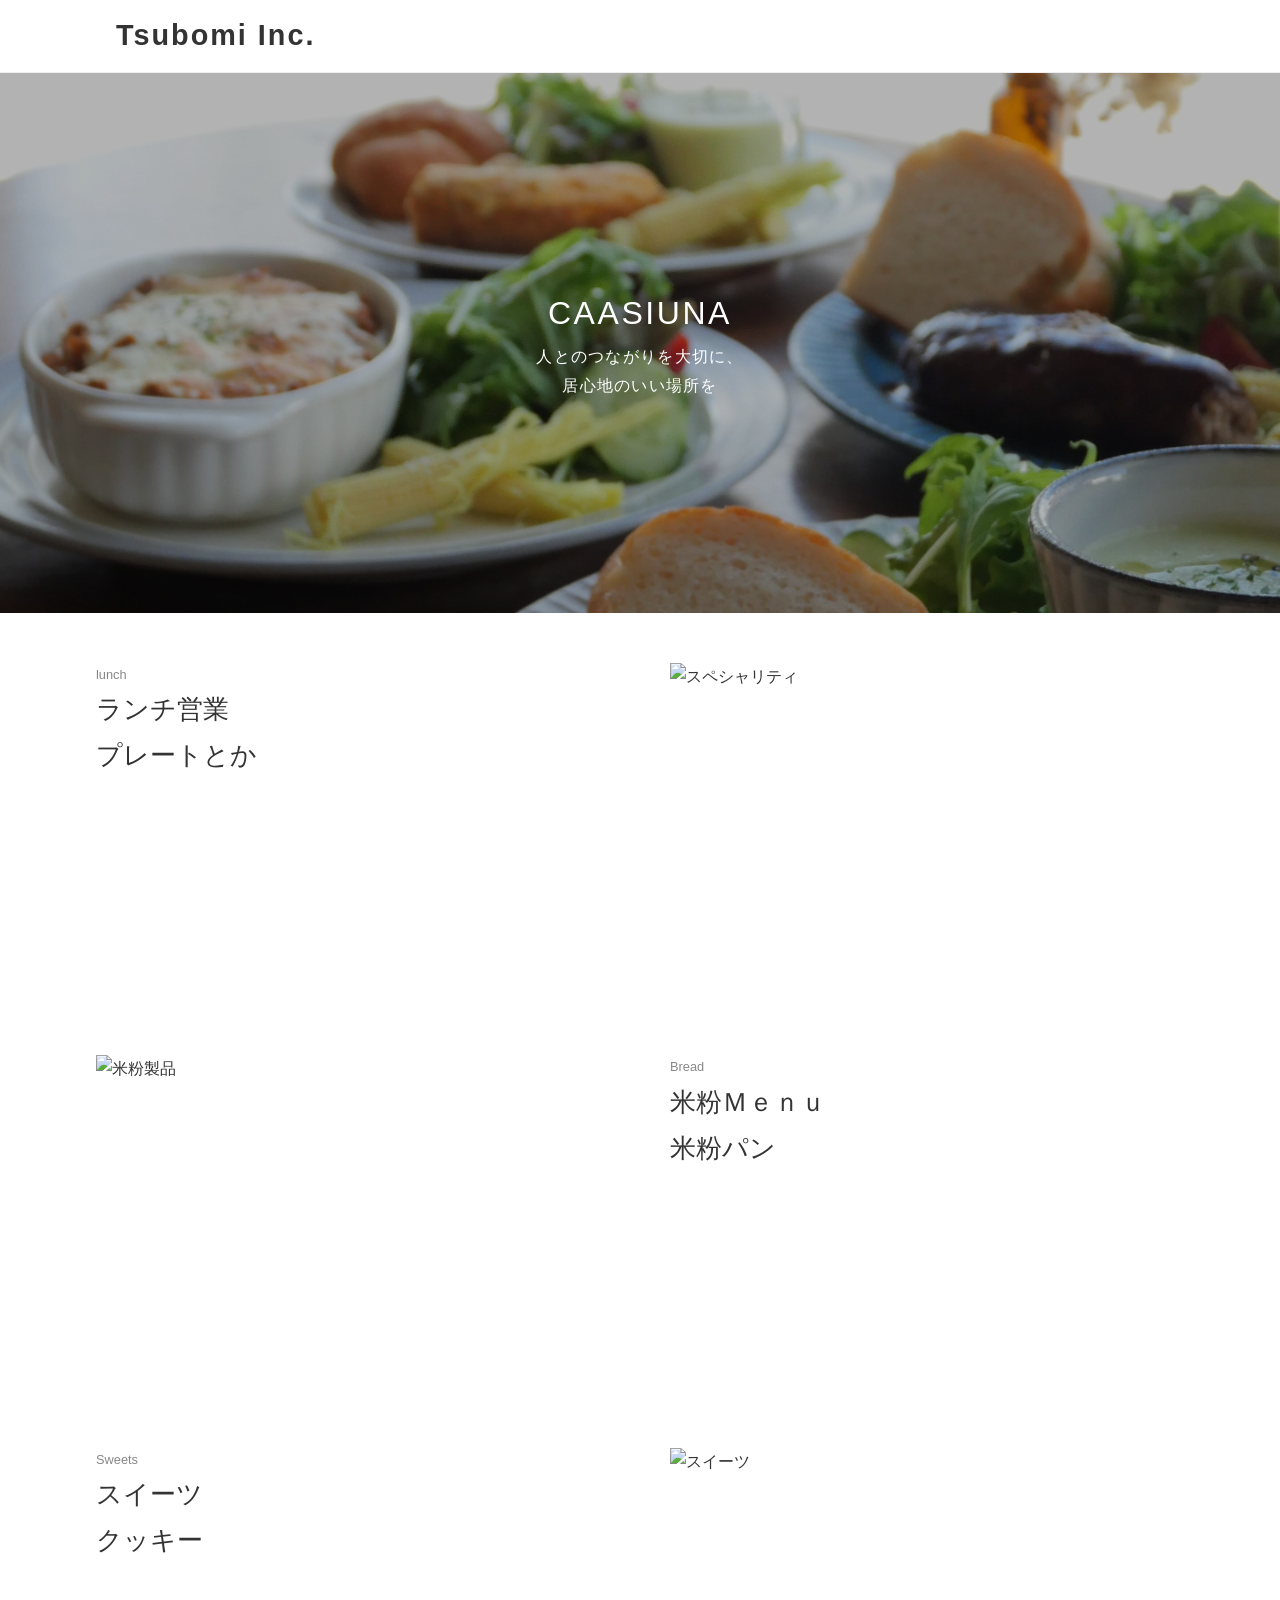
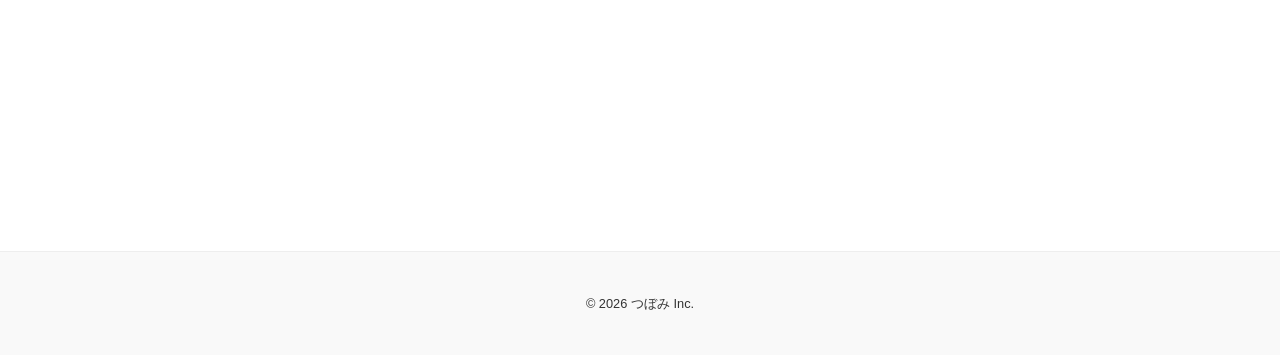
==== pages/caasiuna.html @ c1097f4b "Add files via upload" ====
<!DOCTYPE html>
<html lang="ja">
<head>
    <meta charset="UTF-8">
    <meta name="viewport" content="width=device-width, initial-scale=1.0">
    <title>mame to kome | Tsubomi Inc.</title>
    <link rel="stylesheet" href="../css/common.css">
    <link rel="stylesheet" href="../css/businessContens.css">
</head>
<body>
    <header>
        <div class="headerContents">
            <h1 onclick="location.href='../index.html'" style="cursor:pointer;">Tsubomi Inc.</h1>
        </div>
    </header>

    <section class="slideImages">
        <div>
            <div class="slide active" style="background-image: url('../img/caasiuna/caasiuna1.jpg');"></div>
            <div class="slide" style="background-image: url('../img/caasiuna/caasiuna2.jpg');"></div>
            <div class="slide" style="background-image: url('../img/caasiuna/caasiuna3.jpg');"></div>
        </div>
        <div class="slideImages-text">
            <h2 class="slideImages-title">CAASIUNA</h2>
            <p class="slideImages-subtitle">人とのつながりを大切に、<br>居心地のいい場所を</p>
        </div>
    </section>

    <main class="container">
        <div class="feature-container">
            <div class="feature-text-box">
                <p class="feature-text-sub-box">lunch</p>
                <div class="feature-text-main-box">
                    <h3>ランチ営業<br>プレートとか</h3>
                    <p>
                    </p>
                </div>
            </div>
            <div class="feature-img-box">
                <img src="../img/caasiuna/mametokome_contents1.jpg" alt="スペシャリティ">
            </div>
        </div>

        <div class="feature-container">
            <div class="feature-text-box">
                <p class="feature-text-sub-box">Bread</p>
                <div class="feature-text-main-box">
                    <h3>米粉Ｍｅｎｕ<br>米粉パン</h3>
                    <p>
                    </p>
                </div>
            </div>
            <div class="feature-img-box">
                <img src="../img/caasiuna/mametokome_contents2.jpg" alt="米粉製品">
            </div>
        </div>

        <div class="feature-container">
            <div class="feature-text-box">
                <p class="feature-text-sub-box">Sweets</p>
                <div class="feature-text-main-box">
                    <h3>スイーツ<br>クッキー</h3>
                    <p>
                    </p>
                </div>
            </div>
            <div class="feature-img-box">
                <img src="../img/caasiuna/mametokome_contents3.jpg" alt="スイーツ">
            </div>
        </div>
    </main>

    <footer>
        <p>&copy; 2026 つぼみ Inc.</p>
    </footer>

    <script src="../js/common.js"></script>
</body>
</html>
---- css/common.css ----
/* リセット・共通設定 */
* {
    box-sizing:border-box;
    margin:0;
    padding:0;
}

body {
    font-family:"Helvetica Neue", Arial, sans-serif;
    color:#333;
    background:#fff;
    line-height:1.8;
}

/* ==============
   ヘッダー
   ============== */
header {
    padding:10px 0;
    border-bottom:1px solid #eee;
    position:sticky;
    top: 0;
    background:#fff;
    z-index:100;
}

.headerContents {
    text-align:left;
    max-width:85%;
    margin:0 auto;
    padding:0 20px;
}

header h1 {
    font-size:1.8rem;
    letter-spacing:2px;
    cursor: pointer;
}

/* ============================
   ヒーローエリア（スライドショー）
   ============================ */
.slideImages {
    height:60vh;
    position:relative;
    overflow:hidden;
    background:#000;
}

.slide.active {
    opacity:1;
}

.slide {
    position:absolute;
    width:100%;
    height:100%;
    background-size:cover;
    background-position:center;
    opacity:0;
    transition:opacity 1s;
}

.slideImages-text { 
    position:absolute; 
    width:100%; 
    height:100%; 
    display:flex; 
    flex-direction:column; 
    align-items:center; 
    justify-content:center;
    color:#fff;
    background:rgba(0,0,0,0.3);
    z-index:2; 
}

.slideImages-title {
    font-family:'Inter', sans-serif;
    font-weight:350;
    letter-spacing:0.08em;
    font-size:32px;
}

.slideImages-subtitle {
    font-family:"Noto Sans JP", sans-serif;
    font-weight:300;
    letter-spacing:0.08em;
    font-size:16px;
    text-align:center;
}

/* ============================
   フッター
   ============================ */
footer {
    text-align:center;
    padding:40px 0;
    background:#f9f9f9;
    font-size:0.8rem;
    border-top:1px solid #eee;
    margin-top:60px;
}

/* レスポンシブ */
@media (max-width: 768px) {
    header h1 {
        font-size:1.4rem;
    }
}
---- css/businessContens.css ----
/* コンテンツブロック */

.container { 
    max-width:85%;
    margin:0 auto;
}

.feature-container { 
    display: flex; 
    align-items: center; 
    gap: 60px; 
    margin-top:50px;
    align-items: flex-start;
}

.feature-text-box {
    flex: 1;
}

.feature-text-sub-box{
    color: #888; 
    font-size: 0.8rem;
}
/*
.feature-text-main-box {
    color: #888; 
    font-size: 0.8rem;
}
*/
.feature-text-main-box h3 {
    font-size: 1.6rem; 
    margin-bottom: 20px; 
    font-weight: normal;
}

/* 偶数番目のブロックは左右反転 */
.feature-container:nth-child(even) {
    flex-direction: row-reverse;
}

.feature-img-box {
    flex: 1; 
}

.feature-img-box img { 
    width: 100%;
    height: auto;
    aspect-ratio: 3 / 2;
    display: block;
    max-width: 580px;
}

@media (max-width: 768px) {
    .feature-container { flex-direction: column !important; }
    .feature-img-box { height: 250px; width: 100%; }
}
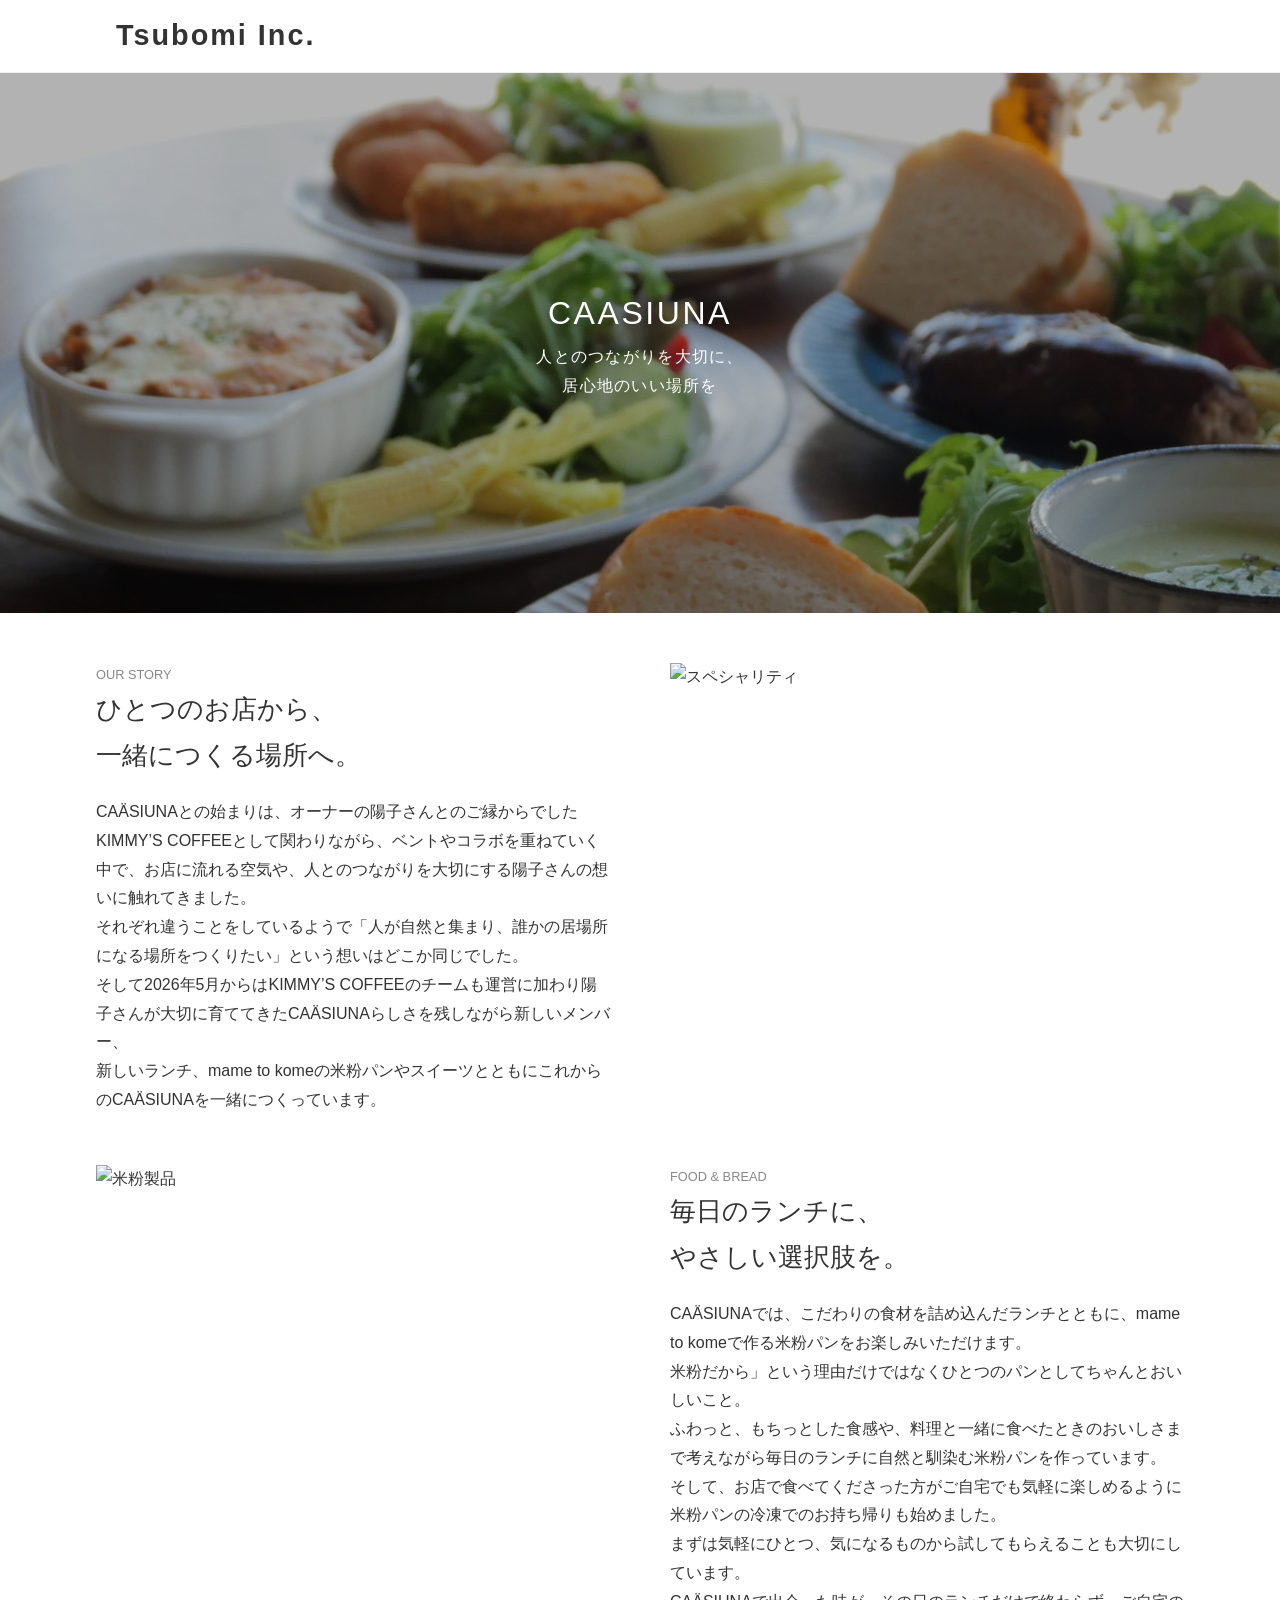
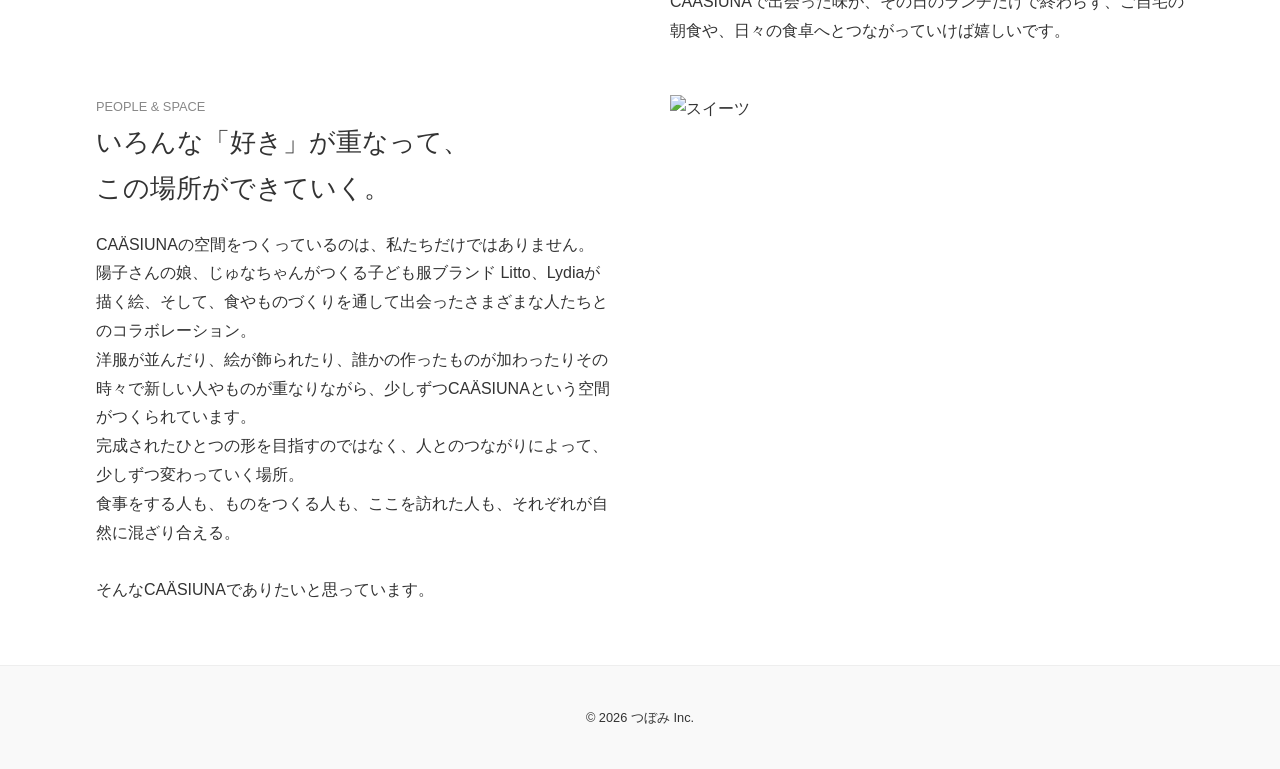
==== commit df48be94: "Add files via upload" ====
--- a/pages/caasiuna.html
+++ b/pages/caasiuna.html
@@ -29,10 +29,19 @@
     <main class="container">
         <div class="feature-container">
             <div class="feature-text-box">
-                <p class="feature-text-sub-box">lunch</p>
+                <p class="feature-text-sub-box">OUR STORY</p>
                 <div class="feature-text-main-box">
-                    <h3>ランチ営業<br>プレートとか</h3>
+                    <h3>ひとつのお店から、<br>一緒につくる場所へ。</h3>
                     <p>
+                        CAÄSIUNAとの始まりは、オーナーの陽子さんとのご縁からでした
+                        <br>
+                        KIMMY’S COFFEEとして関わりながら、ベントやコラボを重ねていく中で、お店に流れる空気や、人とのつながりを大切にする陽子さんの想いに触れてきました。
+                        <br>
+                        それぞれ違うことをしているようで「人が自然と集まり、誰かの居場所になる場所をつくりたい」という想いはどこか同じでした。
+                        <br>
+                        そして2026年5月からはKIMMY’S COFFEEのチームも運営に加わり陽子さんが大切に育ててきたCAÄSIUNAらしさを残しながら新しいメンバー、
+                        <br>
+                        新しいランチ、mame to komeの米粉パンやスイーツとともにこれからのCAÄSIUNAを一緒につくっています。
                     </p>
                 </div>
             </div>
@@ -43,10 +52,19 @@
 
         <div class="feature-container">
             <div class="feature-text-box">
-                <p class="feature-text-sub-box">Bread</p>
+                <p class="feature-text-sub-box">FOOD & BREAD</p>
                 <div class="feature-text-main-box">
-                    <h3>米粉Ｍｅｎｕ<br>米粉パン</h3>
+                    <h3>毎日のランチに、<br>やさしい選択肢を。</h3>
                     <p>
+                        CAÄSIUNAでは、こだわりの食材を詰め込んだランチとともに、mame to komeで作る米粉パンをお楽しみいただけます。
+                        <br>
+                        米粉だから」という理由だけではなくひとつのパンとしてちゃんとおいしいこと。
+                        <br>ふわっと、もちっとした食感や、料理と一緒に食べたときのおいしさまで考えながら毎日のランチに自然と馴染む米粉パンを作っています。
+                        そして、お店で食べてくださった方がご自宅でも気軽に楽しめるように米粉パンの冷凍でのお持ち帰りも始めました。
+                        <br>
+                        まずは気軽にひとつ、気になるものから試してもらえることも大切にしています。
+                        <br>
+                        CAÄSIUNAで出会った味が、その日のランチだけで終わらず、ご自宅の朝食や、日々の食卓へとつながっていけば嬉しいです。
                     </p>
                 </div>
             </div>
@@ -57,10 +75,22 @@
 
         <div class="feature-container">
             <div class="feature-text-box">
-                <p class="feature-text-sub-box">Sweets</p>
+                <p class="feature-text-sub-box">PEOPLE & SPACE</p>
                 <div class="feature-text-main-box">
-                    <h3>スイーツ<br>クッキー</h3>
+                    <h3>いろんな「好き」が重なって、<br>この場所ができていく。</h3>
                     <p>
+                        CAÄSIUNAの空間をつくっているのは、私たちだけではありません。
+                        <br>
+                        陽子さんの娘、じゅなちゃんがつくる子ども服ブランド Litto、Lydiaが描く絵、そして、食やものづくりを通して出会ったさまざまな人たちとのコラボレーション。
+                        <br>
+                        洋服が並んだり、絵が飾られたり、誰かの作ったものが加わったりその時々で新しい人やものが重なりながら、少しずつCAÄSIUNAという空間がつくられています。
+                        <br>
+                        完成されたひとつの形を目指すのではなく、人とのつながりによって、少しずつ変わっていく場所。
+                        <br>
+                        食事をする人も、ものをつくる人も、ここを訪れた人も、それぞれが自然に混ざり合える。
+                        <br>
+                        <br>
+                        そんなCAÄSIUNAでありたいと思っています。
                     </p>
                 </div>
             </div>
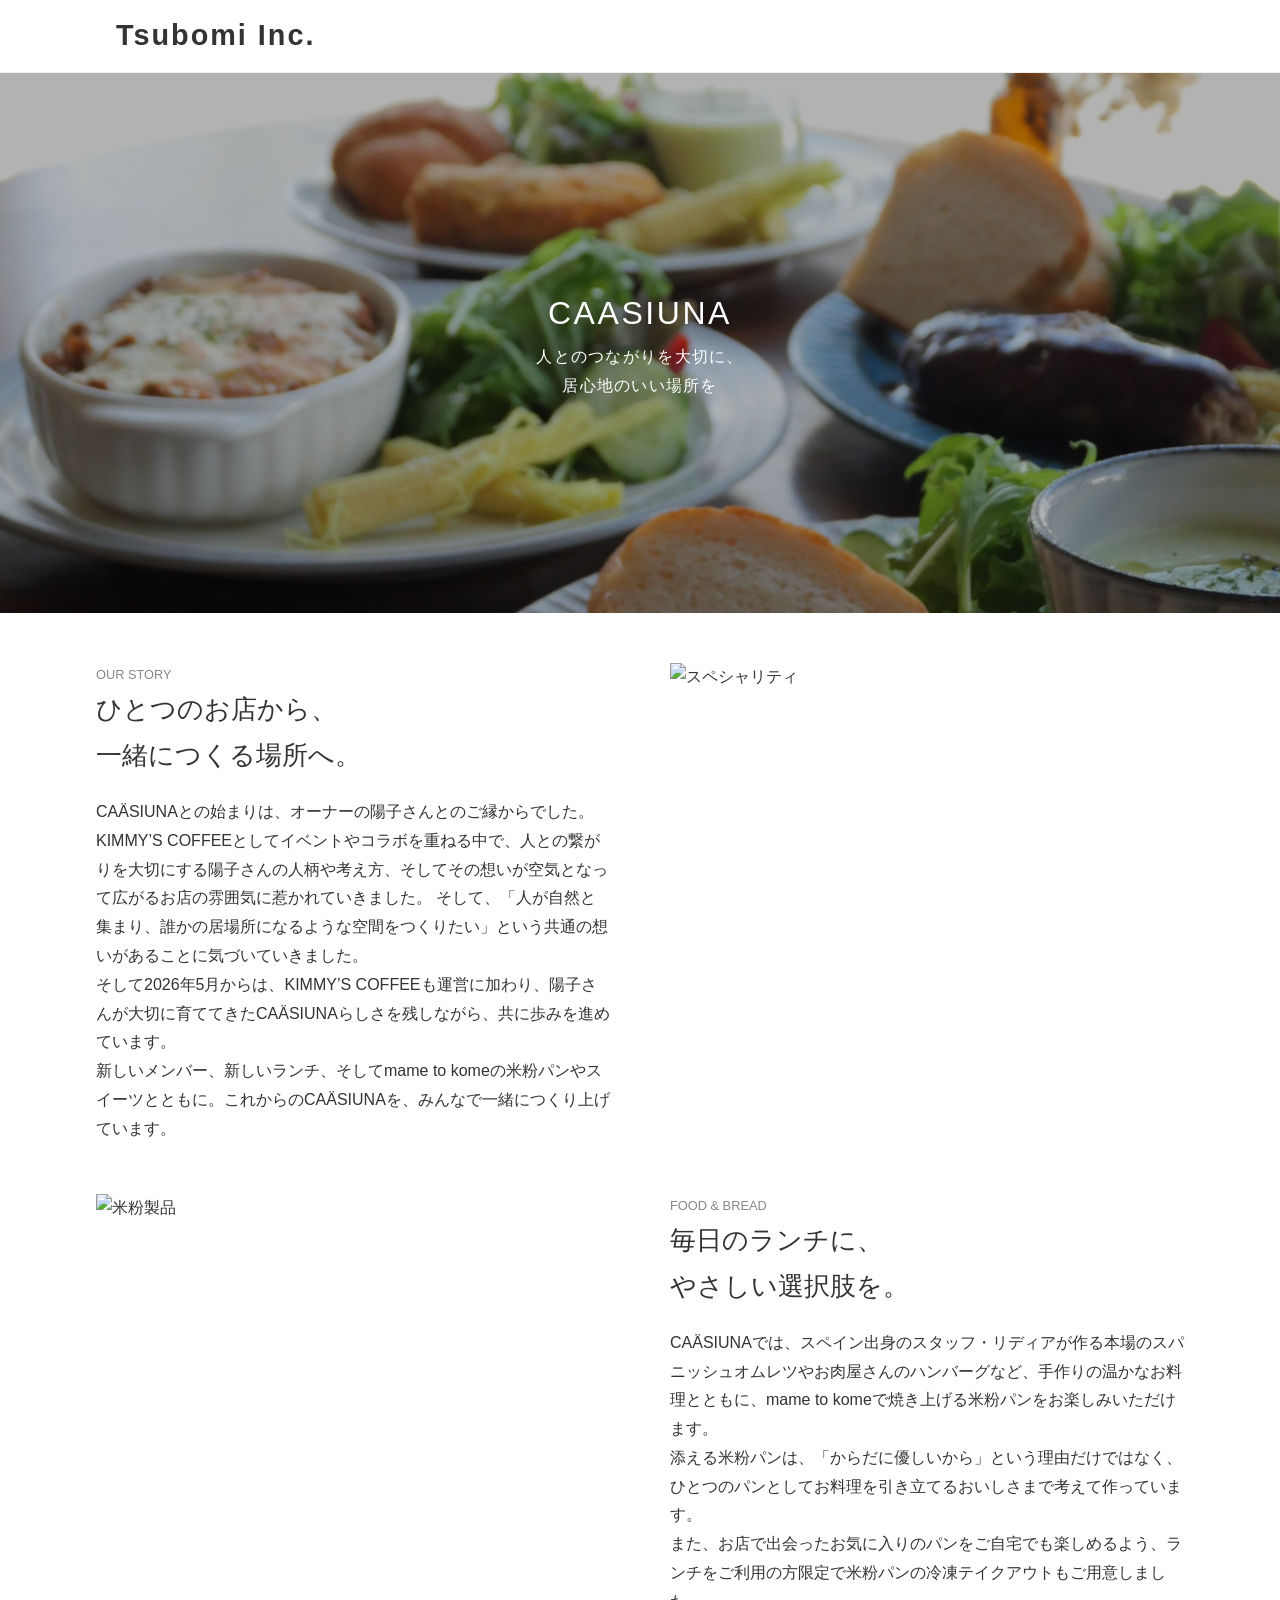
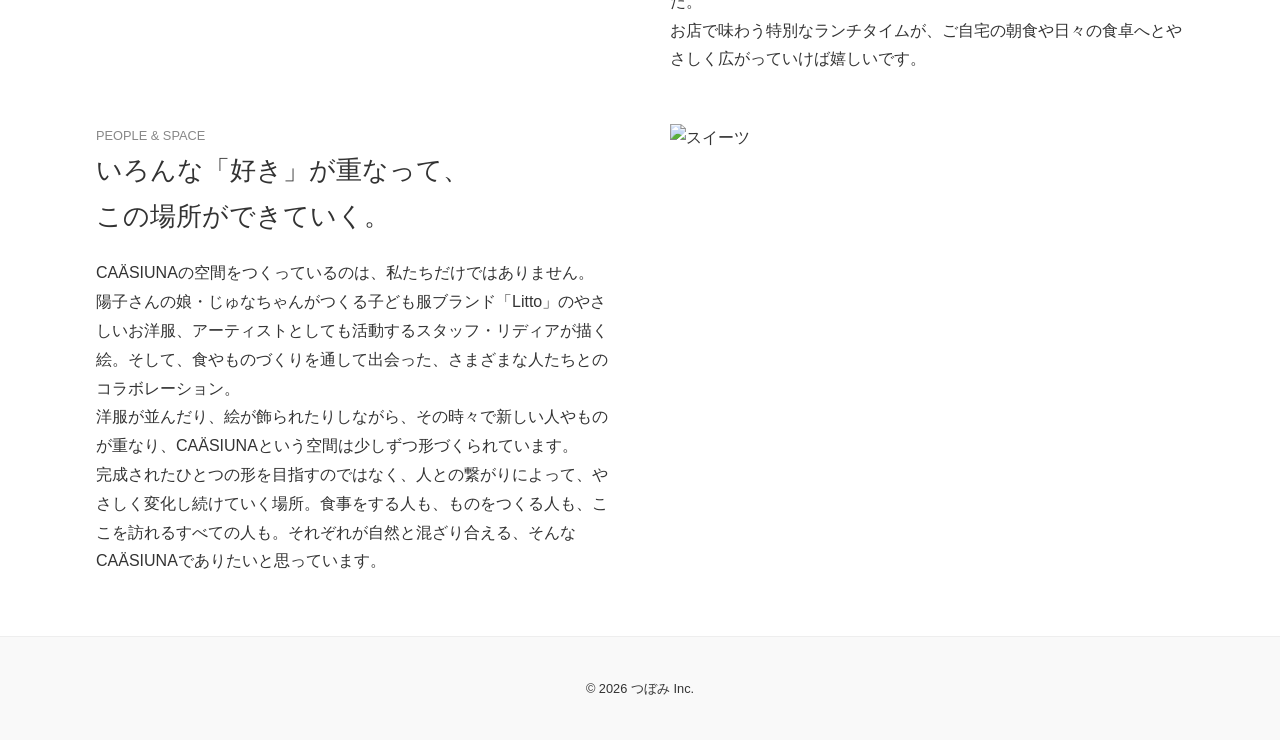
==== commit fc25e158: "Add files via upload" ====
--- a/pages/caasiuna.html
+++ b/pages/caasiuna.html
@@ -33,15 +33,14 @@
                 <div class="feature-text-main-box">
                     <h3>ひとつのお店から、<br>一緒につくる場所へ。</h3>
                     <p>
-                        CAÄSIUNAとの始まりは、オーナーの陽子さんとのご縁からでした
+                        CAÄSIUNAとの始まりは、オーナーの陽子さんとのご縁からでした。
                         <br>
-                        KIMMY’S COFFEEとして関わりながら、ベントやコラボを重ねていく中で、お店に流れる空気や、人とのつながりを大切にする陽子さんの想いに触れてきました。
+                        KIMMY’S COFFEEとしてイベントやコラボを重ねる中で、人との繋がりを大切にする陽子さんの人柄や考え方、そしてその想いが空気となって広がるお店の雰囲気に惹かれていきました。
+                        そして、「人が自然と集まり、誰かの居場所になるような空間をつくりたい」という共通の想いがあることに気づいていきました。
                         <br>
-                        それぞれ違うことをしているようで「人が自然と集まり、誰かの居場所になる場所をつくりたい」という想いはどこか同じでした。
+                        そして2026年5月からは、KIMMY’S COFFEEも運営に加わり、陽子さんが大切に育ててきたCAÄSIUNAらしさを残しながら、共に歩みを進めています。
                         <br>
-                        そして2026年5月からはKIMMY’S COFFEEのチームも運営に加わり陽子さんが大切に育ててきたCAÄSIUNAらしさを残しながら新しいメンバー、
-                        <br>
-                        新しいランチ、mame to komeの米粉パンやスイーツとともにこれからのCAÄSIUNAを一緒につくっています。
+                        新しいメンバー、新しいランチ、そしてmame to komeの米粉パンやスイーツとともに。これからのCAÄSIUNAを、みんなで一緒につくり上げています。
                     </p>
                 </div>
             </div>
@@ -56,15 +55,13 @@
                 <div class="feature-text-main-box">
                     <h3>毎日のランチに、<br>やさしい選択肢を。</h3>
                     <p>
-                        CAÄSIUNAでは、こだわりの食材を詰め込んだランチとともに、mame to komeで作る米粉パンをお楽しみいただけます。
+                        CAÄSIUNAでは、スペイン出身のスタッフ・リディアが作る本場のスパニッシュオムレツやお肉屋さんのハンバーグなど、手作りの温かなお料理とともに、mame to komeで焼き上げる米粉パンをお楽しみいただけます。
                         <br>
-                        米粉だから」という理由だけではなくひとつのパンとしてちゃんとおいしいこと。
-                        <br>ふわっと、もちっとした食感や、料理と一緒に食べたときのおいしさまで考えながら毎日のランチに自然と馴染む米粉パンを作っています。
-                        そして、お店で食べてくださった方がご自宅でも気軽に楽しめるように米粉パンの冷凍でのお持ち帰りも始めました。
+                        添える米粉パンは、「からだに優しいから」という理由だけではなく、ひとつのパンとしてお料理を引き立てるおいしさまで考えて作っています。
                         <br>
-                        まずは気軽にひとつ、気になるものから試してもらえることも大切にしています。
+                        また、お店で出会ったお気に入りのパンをご自宅でも楽しめるよう、ランチをご利用の方限定で米粉パンの冷凍テイクアウトもご用意しました。
                         <br>
-                        CAÄSIUNAで出会った味が、その日のランチだけで終わらず、ご自宅の朝食や、日々の食卓へとつながっていけば嬉しいです。
+                        お店で味わう特別なランチタイムが、ご自宅の朝食や日々の食卓へとやさしく広がっていけば嬉しいです。
                     </p>
                 </div>
             </div>
@@ -81,16 +78,11 @@
                     <p>
                         CAÄSIUNAの空間をつくっているのは、私たちだけではありません。
                         <br>
-                        陽子さんの娘、じゅなちゃんがつくる子ども服ブランド Litto、Lydiaが描く絵、そして、食やものづくりを通して出会ったさまざまな人たちとのコラボレーション。
+                        陽子さんの娘・じゅなちゃんがつくる子ども服ブランド「Litto」のやさしいお洋服、アーティストとしても活動するスタッフ・リディアが描く絵。そして、食やものづくりを通して出会った、さまざまな人たちとのコラボレーション。
                         <br>
-                        洋服が並んだり、絵が飾られたり、誰かの作ったものが加わったりその時々で新しい人やものが重なりながら、少しずつCAÄSIUNAという空間がつくられています。
+                        洋服が並んだり、絵が飾られたりしながら、その時々で新しい人やものが重なり、CAÄSIUNAという空間は少しずつ形づくられています。
                         <br>
-                        完成されたひとつの形を目指すのではなく、人とのつながりによって、少しずつ変わっていく場所。
-                        <br>
-                        食事をする人も、ものをつくる人も、ここを訪れた人も、それぞれが自然に混ざり合える。
-                        <br>
-                        <br>
-                        そんなCAÄSIUNAでありたいと思っています。
+                        完成されたひとつの形を目指すのではなく、人との繋がりによって、やさしく変化し続けていく場所。食事をする人も、ものをつくる人も、ここを訪れるすべての人も。それぞれが自然と混ざり合える、そんなCAÄSIUNAでありたいと思っています。
                     </p>
                 </div>
             </div>
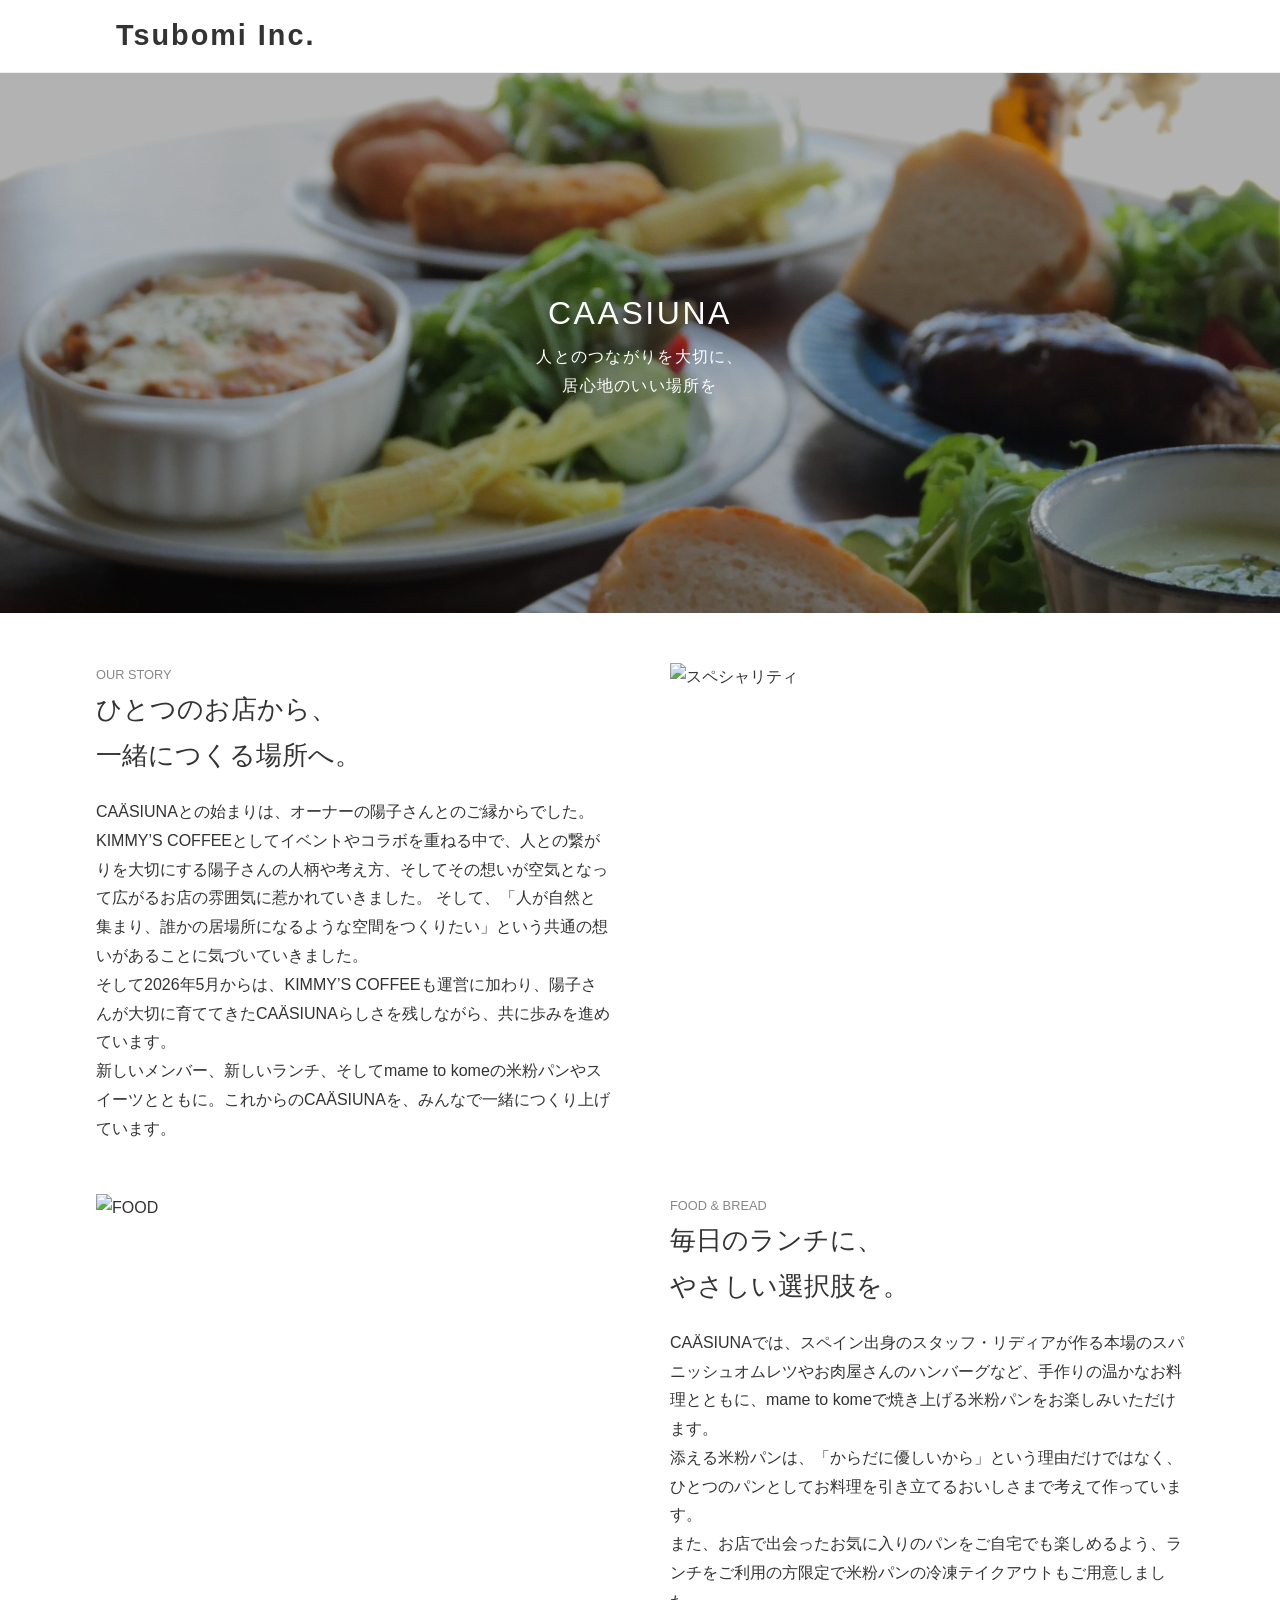
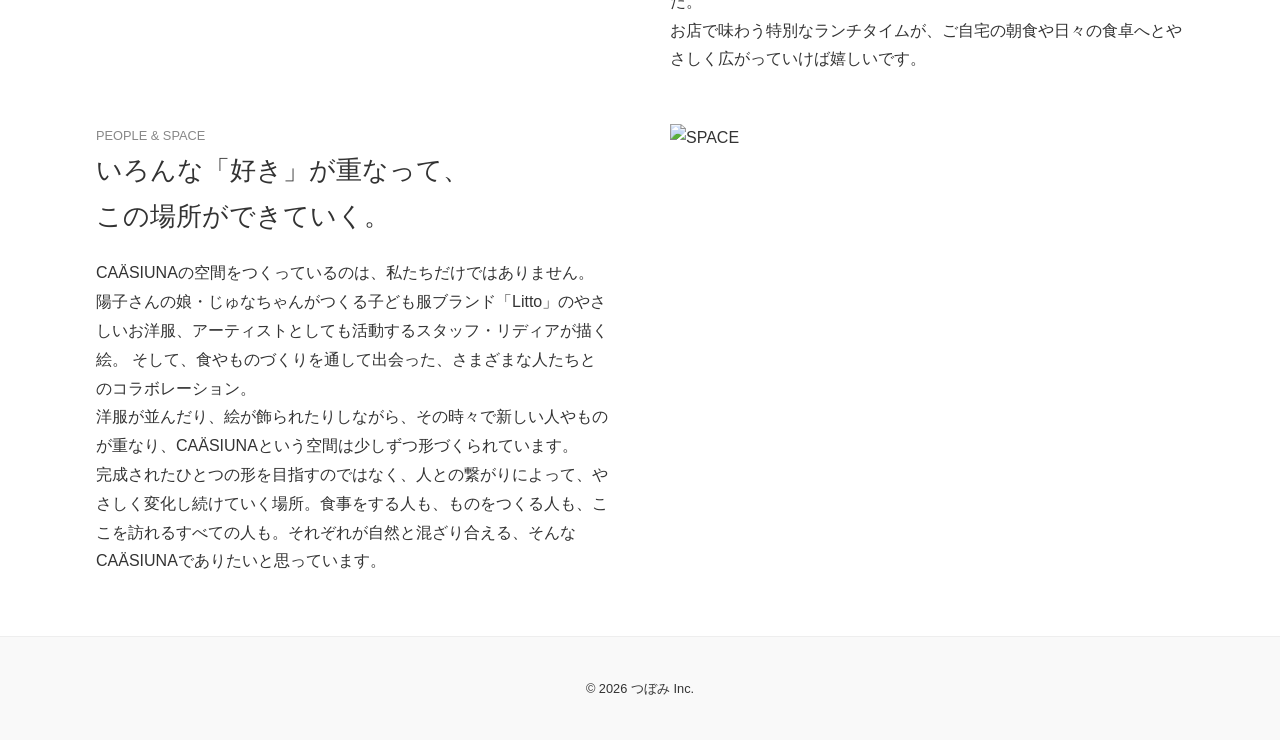
==== commit 64e535d6: "Add files via upload" ====
--- a/pages/caasiuna.html
+++ b/pages/caasiuna.html
@@ -19,6 +19,7 @@
             <div class="slide active" style="background-image: url('../img/caasiuna/caasiuna1.jpg');"></div>
             <div class="slide" style="background-image: url('../img/caasiuna/caasiuna2.jpg');"></div>
             <div class="slide" style="background-image: url('../img/caasiuna/caasiuna3.jpg');"></div>
+            <div class="slide" style="background-image: url('../img/caasiuna/caasiuna4.jpg');"></div>
         </div>
         <div class="slideImages-text">
             <h2 class="slideImages-title">CAASIUNA</h2>
@@ -45,7 +46,7 @@
                 </div>
             </div>
             <div class="feature-img-box">
-                <img src="../img/caasiuna/mametokome_contents1.jpg" alt="スペシャリティ">
+                <img src="../img/caasiuna/caasiuna_contents1.jpg" alt="スペシャリティ">
             </div>
         </div>
 
@@ -66,7 +67,7 @@
                 </div>
             </div>
             <div class="feature-img-box">
-                <img src="../img/caasiuna/mametokome_contents2.jpg" alt="米粉製品">
+                <img src="../img/caasiuna/caasiuna_contents2.jpg" alt="FOOD">
             </div>
         </div>
 
@@ -78,7 +79,8 @@
                     <p>
                         CAÄSIUNAの空間をつくっているのは、私たちだけではありません。
                         <br>
-                        陽子さんの娘・じゅなちゃんがつくる子ども服ブランド「Litto」のやさしいお洋服、アーティストとしても活動するスタッフ・リディアが描く絵。そして、食やものづくりを通して出会った、さまざまな人たちとのコラボレーション。
+                        陽子さんの娘・じゅなちゃんがつくる子ども服ブランド「Litto」のやさしいお洋服、アーティストとしても活動するスタッフ・リディアが描く絵。
+                        そして、食やものづくりを通して出会った、さまざまな人たちとのコラボレーション。
                         <br>
                         洋服が並んだり、絵が飾られたりしながら、その時々で新しい人やものが重なり、CAÄSIUNAという空間は少しずつ形づくられています。
                         <br>
@@ -87,7 +89,7 @@
                 </div>
             </div>
             <div class="feature-img-box">
-                <img src="../img/caasiuna/mametokome_contents3.jpg" alt="スイーツ">
+                <img src="../img/caasiuna/caasiuna_contents3.jpg" alt="SPACE">
             </div>
         </div>
     </main>
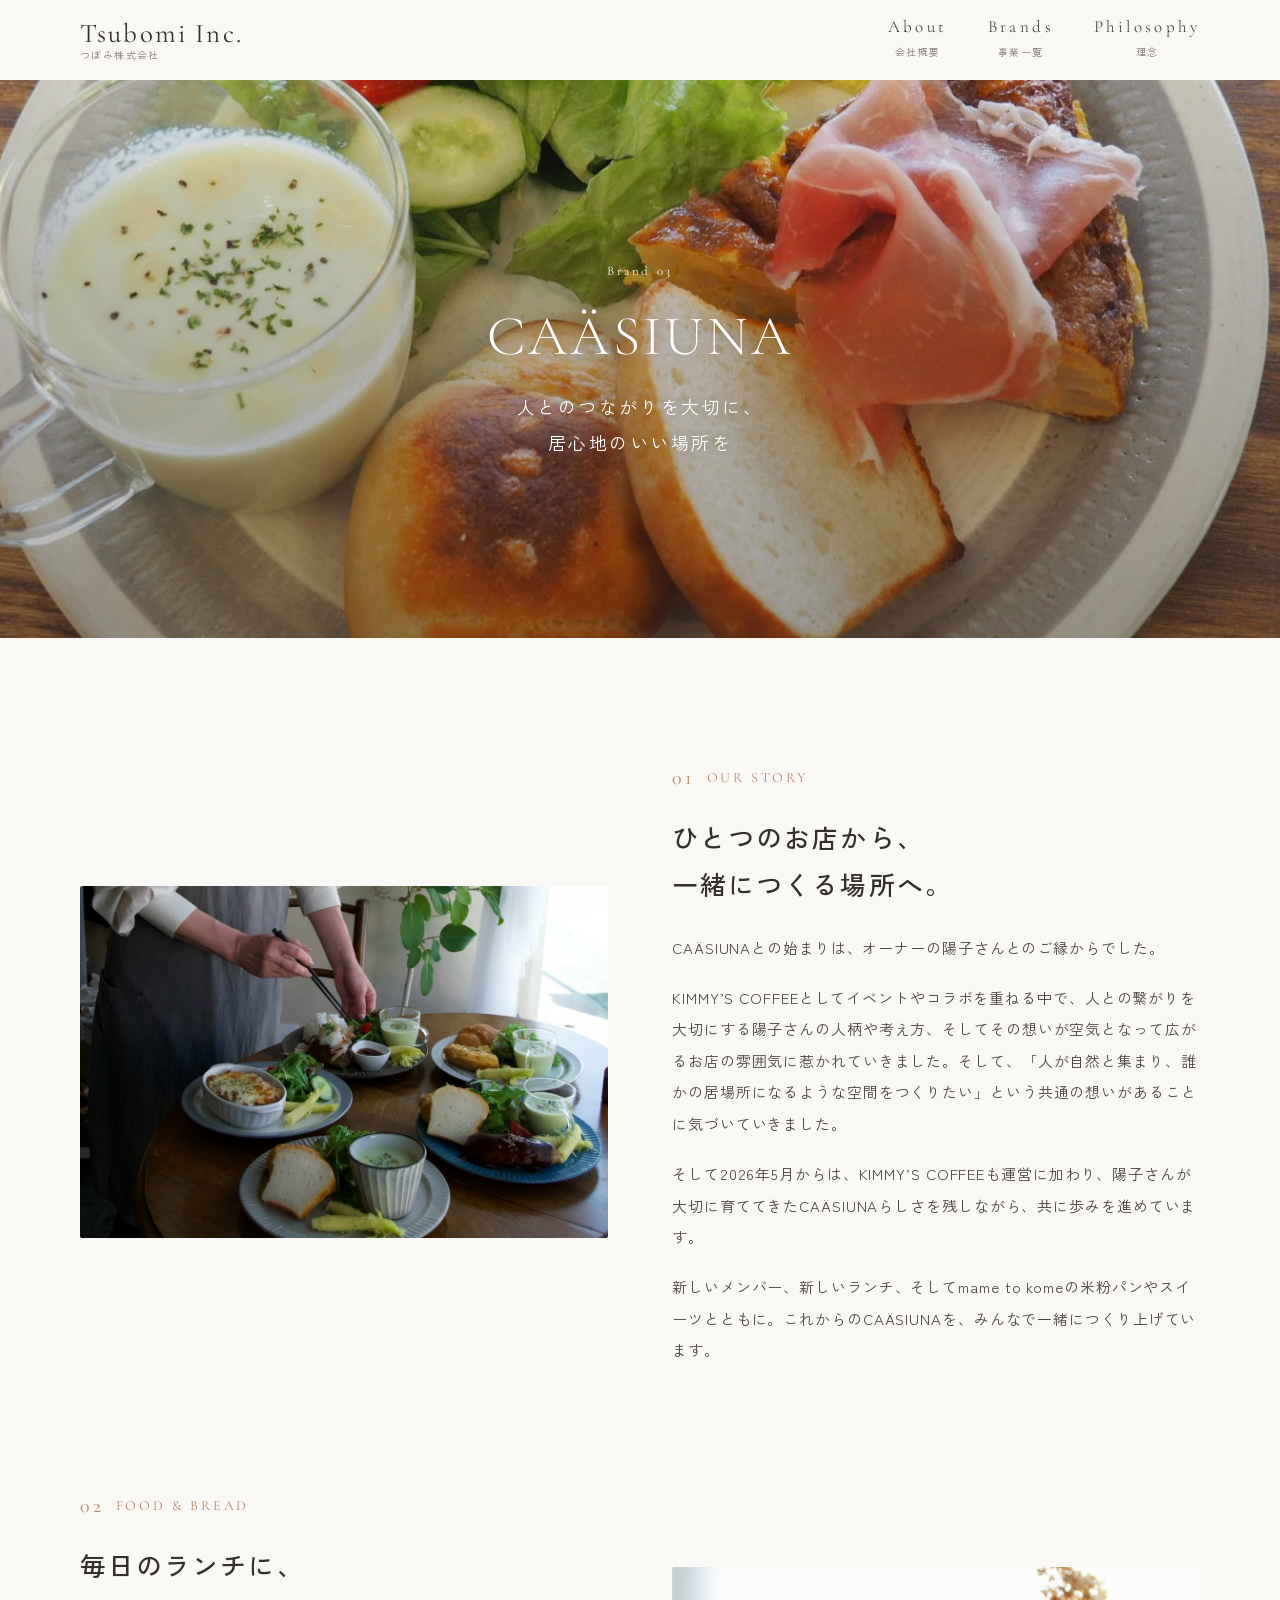
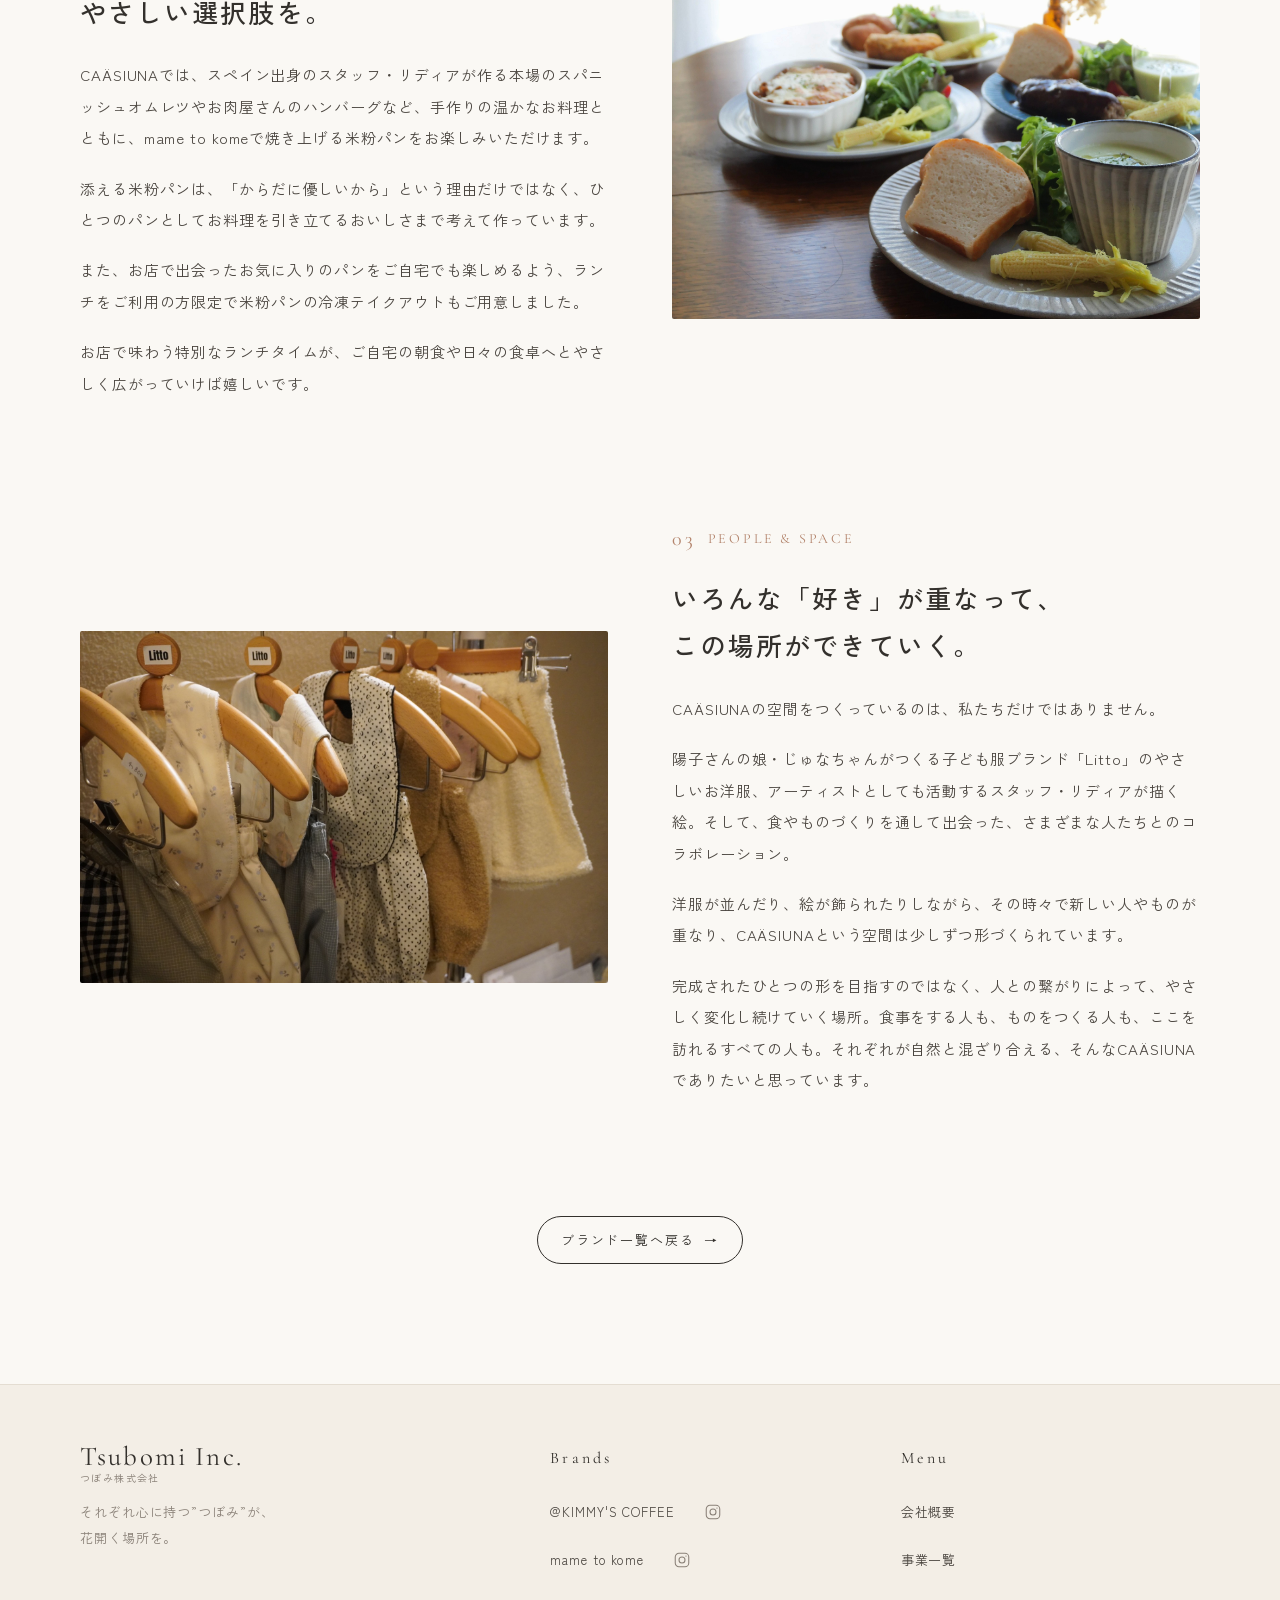
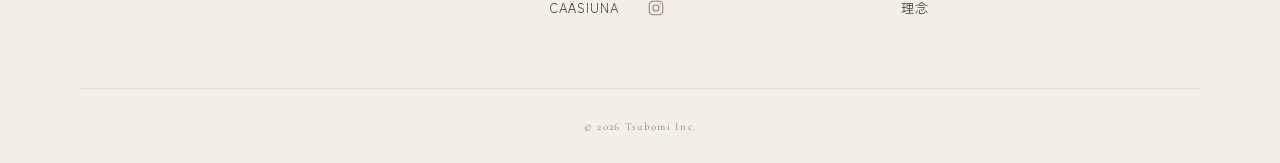
==== commit 3371539a: "Add files via upload" ====
--- a/pages/caasiuna.html
+++ b/pages/caasiuna.html
@@ -1,103 +1,167 @@
-<!DOCTYPE html>
-<html lang="ja">
-<head>
-    <meta charset="UTF-8">
-    <meta name="viewport" content="width=device-width, initial-scale=1.0">
-    <title>mame to kome | Tsubomi Inc.</title>
-    <link rel="stylesheet" href="../css/common.css">
-    <link rel="stylesheet" href="../css/businessContens.css">
-</head>
-<body>
-    <header>
-        <div class="headerContents">
-            <h1 onclick="location.href='../index.html'" style="cursor:pointer;">Tsubomi Inc.</h1>
-        </div>
-    </header>
-
-    <section class="slideImages">
-        <div>
-            <div class="slide active" style="background-image: url('../img/caasiuna/caasiuna1.jpg');"></div>
-            <div class="slide" style="background-image: url('../img/caasiuna/caasiuna2.jpg');"></div>
-            <div class="slide" style="background-image: url('../img/caasiuna/caasiuna3.jpg');"></div>
-            <div class="slide" style="background-image: url('../img/caasiuna/caasiuna4.jpg');"></div>
-        </div>
-        <div class="slideImages-text">
-            <h2 class="slideImages-title">CAASIUNA</h2>
-            <p class="slideImages-subtitle">人とのつながりを大切に、<br>居心地のいい場所を</p>
-        </div>
-    </section>
-
-    <main class="container">
-        <div class="feature-container">
-            <div class="feature-text-box">
-                <p class="feature-text-sub-box">OUR STORY</p>
-                <div class="feature-text-main-box">
-                    <h3>ひとつのお店から、<br>一緒につくる場所へ。</h3>
-                    <p>
-                        CAÄSIUNAとの始まりは、オーナーの陽子さんとのご縁からでした。
-                        <br>
-                        KIMMY’S COFFEEとしてイベントやコラボを重ねる中で、人との繋がりを大切にする陽子さんの人柄や考え方、そしてその想いが空気となって広がるお店の雰囲気に惹かれていきました。
-                        そして、「人が自然と集まり、誰かの居場所になるような空間をつくりたい」という共通の想いがあることに気づいていきました。
-                        <br>
-                        そして2026年5月からは、KIMMY’S COFFEEも運営に加わり、陽子さんが大切に育ててきたCAÄSIUNAらしさを残しながら、共に歩みを進めています。
-                        <br>
-                        新しいメンバー、新しいランチ、そしてmame to komeの米粉パンやスイーツとともに。これからのCAÄSIUNAを、みんなで一緒につくり上げています。
-                    </p>
-                </div>
-            </div>
-            <div class="feature-img-box">
-                <img src="../img/caasiuna/caasiuna_contents1.jpg" alt="スペシャリティ">
-            </div>
-        </div>
-
-        <div class="feature-container">
-            <div class="feature-text-box">
-                <p class="feature-text-sub-box">FOOD & BREAD</p>
-                <div class="feature-text-main-box">
-                    <h3>毎日のランチに、<br>やさしい選択肢を。</h3>
-                    <p>
-                        CAÄSIUNAでは、スペイン出身のスタッフ・リディアが作る本場のスパニッシュオムレツやお肉屋さんのハンバーグなど、手作りの温かなお料理とともに、mame to komeで焼き上げる米粉パンをお楽しみいただけます。
-                        <br>
-                        添える米粉パンは、「からだに優しいから」という理由だけではなく、ひとつのパンとしてお料理を引き立てるおいしさまで考えて作っています。
-                        <br>
-                        また、お店で出会ったお気に入りのパンをご自宅でも楽しめるよう、ランチをご利用の方限定で米粉パンの冷凍テイクアウトもご用意しました。
-                        <br>
-                        お店で味わう特別なランチタイムが、ご自宅の朝食や日々の食卓へとやさしく広がっていけば嬉しいです。
-                    </p>
-                </div>
-            </div>
-            <div class="feature-img-box">
-                <img src="../img/caasiuna/caasiuna_contents2.jpg" alt="FOOD">
-            </div>
-        </div>
-
-        <div class="feature-container">
-            <div class="feature-text-box">
-                <p class="feature-text-sub-box">PEOPLE & SPACE</p>
-                <div class="feature-text-main-box">
-                    <h3>いろんな「好き」が重なって、<br>この場所ができていく。</h3>
-                    <p>
-                        CAÄSIUNAの空間をつくっているのは、私たちだけではありません。
-                        <br>
-                        陽子さんの娘・じゅなちゃんがつくる子ども服ブランド「Litto」のやさしいお洋服、アーティストとしても活動するスタッフ・リディアが描く絵。
-                        そして、食やものづくりを通して出会った、さまざまな人たちとのコラボレーション。
-                        <br>
-                        洋服が並んだり、絵が飾られたりしながら、その時々で新しい人やものが重なり、CAÄSIUNAという空間は少しずつ形づくられています。
-                        <br>
-                        完成されたひとつの形を目指すのではなく、人との繋がりによって、やさしく変化し続けていく場所。食事をする人も、ものをつくる人も、ここを訪れるすべての人も。それぞれが自然と混ざり合える、そんなCAÄSIUNAでありたいと思っています。
-                    </p>
-                </div>
-            </div>
-            <div class="feature-img-box">
-                <img src="../img/caasiuna/caasiuna_contents3.jpg" alt="SPACE">
-            </div>
-        </div>
-    </main>
-
-    <footer>
-        <p>&copy; 2026 つぼみ Inc.</p>
-    </footer>
-
-    <script src="../js/common.js"></script>
-</body>
-</html>+<!DOCTYPE html>
+<html lang="ja">
+<head>
+    <meta charset="UTF-8">
+    <meta name="viewport" content="width=device-width, initial-scale=1.0">
+    <title>CAÄSIUNA | Tsubomi Inc.</title>
+    <meta name="description" content="CAÄSIUNA｜人とのつながりを大切に、居心地のいい場所を。米粉パンとランチを楽しめる、つぼみ株式会社のカフェです。">
+    <script>document.documentElement.classList.add('js');</script>
+
+    <link rel="preconnect" href="https://fonts.googleapis.com">
+    <link rel="preconnect" href="https://fonts.gstatic.com" crossorigin>
+    <link rel="stylesheet" href="https://fonts.googleapis.com/css2?family=Cormorant+Garamond:wght@300;400;500&family=Zen+Kaku+Gothic+New:wght@400;500&display=swap">
+
+    <link rel="stylesheet" href="../css/common.css">
+    <link rel="stylesheet" href="../css/businessContens.css">
+</head>
+<body data-brand="caasiuna">
+    <!-- ================= ヘッダー ================= -->
+    <header class="site-header">
+        <div class="site-header__inner">
+            <a href="../index.html" class="site-logo" aria-label="Tsubomi Inc. トップページ">
+                <span class="site-logo__en">Tsubomi Inc.</span>
+                <span class="site-logo__ja">つぼみ株式会社</span>
+            </a>
+
+            <button class="nav-toggle" type="button" aria-expanded="false" aria-controls="global-nav" aria-label="メニューを開く">
+                <span class="nav-toggle__line"></span>
+                <span class="nav-toggle__line"></span>
+            </button>
+
+            <nav class="global-nav" id="global-nav" aria-label="グローバルナビゲーション">
+                <ul class="global-nav__list">
+                    <li><a href="../index.html#about" class="global-nav__link"><span class="global-nav__en">About</span><span class="global-nav__ja">会社概要</span></a></li>
+                    <li><a href="../index.html#brands" class="global-nav__link"><span class="global-nav__en">Brands</span><span class="global-nav__ja">事業一覧</span></a></li>
+                    <li><a href="../index.html#philosophy" class="global-nav__link"><span class="global-nav__en">Philosophy</span><span class="global-nav__ja">理念</span></a></li>
+                </ul>
+            </nav>
+        </div>
+    </header>
+
+    <!-- ================= メインビジュアル ================= -->
+    <section class="hero hero--sub" aria-label="メインビジュアル">
+        <div class="hero__slides" aria-hidden="true">
+            <img class="hero__slide is-active" src="../img/caasiuna/caasiuna1.jpg" alt="" fetchpriority="high" decoding="async">
+            <img class="hero__slide" src="../img/caasiuna/caasiuna2.jpg" alt="" loading="lazy" decoding="async">
+            <img class="hero__slide" src="../img/caasiuna/caasiuna3.jpg" alt="" loading="lazy" decoding="async">
+            <img class="hero__slide" src="../img/caasiuna/caasiuna4.jpg" alt="" loading="lazy" decoding="async">
+        </div>
+        <div class="hero__overlay"></div>
+        <div class="hero__text">
+            <p class="brand-hero__label">Brand 03</p>
+            <h1 class="hero__title">CAÄSIUNA</h1>
+            <p class="hero__subtitle">人とのつながりを大切に、<br>居心地のいい場所を</p>
+        </div>
+    </section>
+
+    <main>
+        <div class="section">
+            <div class="inner features">
+                <section class="feature fade-in">
+                    <div class="feature__media">
+                        <img src="../img/caasiuna/caasiuna_contents1.jpg" alt="スペシャリティ" loading="lazy" decoding="async">
+                    </div>
+                    <div class="feature__text">
+                        <p class="feature__label" data-num="01">Our Story</p>
+                        <h2 class="feature__title">ひとつのお店から、<br>一緒につくる場所へ。</h2>
+                        <div class="feature__body">
+                            <p>CAÄSIUNAとの始まりは、オーナーの陽子さんとのご縁からでした。</p>
+                            <p>KIMMY’S COFFEEとしてイベントやコラボを重ねる中で、人との繋がりを大切にする陽子さんの人柄や考え方、そしてその想いが空気となって広がるお店の雰囲気に惹かれていきました。そして、「人が自然と集まり、誰かの居場所になるような空間をつくりたい」という共通の想いがあることに気づいていきました。</p>
+                            <p>そして2026年5月からは、KIMMY’S COFFEEも運営に加わり、陽子さんが大切に育ててきたCAÄSIUNAらしさを残しながら、共に歩みを進めています。</p>
+                            <p>新しいメンバー、新しいランチ、そしてmame to komeの米粉パンやスイーツとともに。これからのCAÄSIUNAを、みんなで一緒につくり上げています。</p>
+                        </div>
+                    </div>
+                </section>
+
+                <section class="feature fade-in">
+                    <div class="feature__media">
+                        <img src="../img/caasiuna/caasiuna_contents2.jpg" alt="FOOD" loading="lazy" decoding="async">
+                    </div>
+                    <div class="feature__text">
+                        <p class="feature__label" data-num="02">Food &amp; Bread</p>
+                        <h2 class="feature__title">毎日のランチに、<br>やさしい選択肢を。</h2>
+                        <div class="feature__body">
+                            <p>CAÄSIUNAでは、スペイン出身のスタッフ・リディアが作る本場のスパニッシュオムレツやお肉屋さんのハンバーグなど、手作りの温かなお料理とともに、mame to komeで焼き上げる米粉パンをお楽しみいただけます。</p>
+                            <p>添える米粉パンは、「からだに優しいから」という理由だけではなく、ひとつのパンとしてお料理を引き立てるおいしさまで考えて作っています。</p>
+                            <p>また、お店で出会ったお気に入りのパンをご自宅でも楽しめるよう、ランチをご利用の方限定で米粉パンの冷凍テイクアウトもご用意しました。</p>
+                            <p>お店で味わう特別なランチタイムが、ご自宅の朝食や日々の食卓へとやさしく広がっていけば嬉しいです。</p>
+                        </div>
+                    </div>
+                </section>
+
+                <section class="feature fade-in">
+                    <div class="feature__media">
+                        <img src="../img/caasiuna/caasiuna_contents3.jpg" alt="SPACE" loading="lazy" decoding="async">
+                    </div>
+                    <div class="feature__text">
+                        <p class="feature__label" data-num="03">People &amp; Space</p>
+                        <h2 class="feature__title">いろんな「好き」が重なって、<br>この場所ができていく。</h2>
+                        <div class="feature__body">
+                            <p>CAÄSIUNAの空間をつくっているのは、私たちだけではありません。</p>
+                            <p>陽子さんの娘・じゅなちゃんがつくる子ども服ブランド「Litto」のやさしいお洋服、アーティストとしても活動するスタッフ・リディアが描く絵。そして、食やものづくりを通して出会った、さまざまな人たちとのコラボレーション。</p>
+                            <p>洋服が並んだり、絵が飾られたりしながら、その時々で新しい人やものが重なり、CAÄSIUNAという空間は少しずつ形づくられています。</p>
+                            <p>完成されたひとつの形を目指すのではなく、人との繋がりによって、やさしく変化し続けていく場所。食事をする人も、ものをつくる人も、ここを訪れるすべての人も。それぞれが自然と混ざり合える、そんなCAÄSIUNAでありたいと思っています。</p>
+                        </div>
+                    </div>
+                </section>
+            </div>
+        </div>
+
+        <div class="brand-back">
+            <a href="../index.html#brands" class="btn btn--primary">ブランド一覧へ戻る<span class="btn__arrow" aria-hidden="true">→</span></a>
+        </div>
+    </main>
+
+    <!-- ================= フッター ================= -->
+    <footer class="site-footer">
+        <div class="inner">
+            <div class="site-footer__grid">
+                <div>
+                    <a href="../index.html" class="site-logo">
+                        <span class="site-logo__en">Tsubomi Inc.</span>
+                        <span class="site-logo__ja">つぼみ株式会社</span>
+                    </a>
+                    <p class="site-footer__concept">それぞれ心に持つ”つぼみ”が、<br>花開く場所を。</p>
+                </div>
+
+                <div>
+                    <h2 class="site-footer__heading">Brands</h2>
+                    <ul class="footer-list">
+                        <li class="footer-list__item">
+                            <a href="kimmyscoffee.html" class="footer-list__link">@KIMMY'S COFFEE</a>
+                            <a href="https://www.instagram.com/kimmys_coffee/" class="footer-list__sns" target="_blank" rel="noopener" aria-label="@KIMMY'S COFFEE の Instagram">
+                                <svg viewBox="0 0 24 24" fill="none" stroke="currentColor" stroke-width="1.4" aria-hidden="true"><rect x="3" y="3" width="18" height="18" rx="5"/><circle cx="12" cy="12" r="4"/><circle cx="17.3" cy="6.7" r="0.8" fill="currentColor" stroke="none"/></svg>
+                            </a>
+                        </li>
+                        <li class="footer-list__item">
+                            <a href="mame_to_kome.html" class="footer-list__link">mame to kome</a>
+                            <a href="https://www.instagram.com/mame__to__kome/" class="footer-list__sns" target="_blank" rel="noopener" aria-label="mame to kome の Instagram">
+                                <svg viewBox="0 0 24 24" fill="none" stroke="currentColor" stroke-width="1.4" aria-hidden="true"><rect x="3" y="3" width="18" height="18" rx="5"/><circle cx="12" cy="12" r="4"/><circle cx="17.3" cy="6.7" r="0.8" fill="currentColor" stroke="none"/></svg>
+                            </a>
+                        </li>
+                        <li class="footer-list__item">
+                            <a href="caasiuna.html" class="footer-list__link" aria-current="page">CAÄSIUNA</a>
+                            <a href="https://www.instagram.com/caasiuna/" class="footer-list__sns" target="_blank" rel="noopener" aria-label="CAÄSIUNA の Instagram">
+                                <svg viewBox="0 0 24 24" fill="none" stroke="currentColor" stroke-width="1.4" aria-hidden="true"><rect x="3" y="3" width="18" height="18" rx="5"/><circle cx="12" cy="12" r="4"/><circle cx="17.3" cy="6.7" r="0.8" fill="currentColor" stroke="none"/></svg>
+                            </a>
+                        </li>
+                    </ul>
+                </div>
+
+                <div>
+                    <h2 class="site-footer__heading">Menu</h2>
+                    <ul class="footer-list">
+                        <li><a href="../index.html#about" class="footer-list__link">会社概要</a></li>
+                        <li><a href="../index.html#brands" class="footer-list__link">事業一覧</a></li>
+                        <li><a href="../index.html#philosophy" class="footer-list__link">理念</a></li>
+                    </ul>
+                </div>
+            </div>
+
+            <p class="site-footer__copy"><small>&copy; 2026 Tsubomi Inc.</small></p>
+        </div>
+    </footer>
+
+    <script src="../js/common.js"></script>
+</body>
+</html>
--- a/css/common.css
+++ b/css/common.css
@@ -1,109 +1,762 @@
-/* リセット・共通設定 */
-* {
-    box-sizing:border-box;
-    margin:0;
-    padding:0;
-}
-
-body {
-    font-family:"Helvetica Neue", Arial, sans-serif;
-    color:#333;
-    background:#fff;
-    line-height:1.8;
-}
-
-/* ==============
-   ヘッダー
-   ============== */
-header {
-    padding:10px 0;
-    border-bottom:1px solid #eee;
-    position:sticky;
-    top: 0;
-    background:#fff;
-    z-index:100;
-}
-
-.headerContents {
-    text-align:left;
-    max-width:85%;
-    margin:0 auto;
-    padding:0 20px;
-}
-
-header h1 {
-    font-size:1.8rem;
-    letter-spacing:2px;
-    cursor: pointer;
-}
-
-/* ============================
-   ヒーローエリア（スライドショー）
-   ============================ */
-.slideImages {
-    height:60vh;
-    position:relative;
-    overflow:hidden;
-    background:#000;
-}
-
-.slide.active {
-    opacity:1;
-}
-
-.slide {
-    position:absolute;
-    width:100%;
-    height:100%;
-    background-size:cover;
-    background-position:center;
-    opacity:0;
-    transition:opacity 1s;
-}
-
-.slideImages-text { 
-    position:absolute; 
-    width:100%; 
-    height:100%; 
-    display:flex; 
-    flex-direction:column; 
-    align-items:center; 
-    justify-content:center;
-    color:#fff;
-    background:rgba(0,0,0,0.3);
-    z-index:2; 
-}
-
-.slideImages-title {
-    font-family:'Inter', sans-serif;
-    font-weight:350;
-    letter-spacing:0.08em;
-    font-size:32px;
-}
-
-.slideImages-subtitle {
-    font-family:"Noto Sans JP", sans-serif;
-    font-weight:300;
-    letter-spacing:0.08em;
-    font-size:16px;
-    text-align:center;
-}
-
-/* ============================
-   フッター
-   ============================ */
-footer {
-    text-align:center;
-    padding:40px 0;
-    background:#f9f9f9;
-    font-size:0.8rem;
-    border-top:1px solid #eee;
-    margin-top:60px;
-}
-
-/* レスポンシブ */
-@media (max-width: 768px) {
-    header h1 {
-        font-size:1.4rem;
-    }
-}+@charset "UTF-8";
+/* ==========================================================================
+   つぼみ株式会社 共通スタイル
+   - モバイルファースト（基本＝スマホ / 768px〜 タブレット / 1024px〜 PC）
+   - 色・余白・文字はすべて CSS 変数（デザイントークン）で管理
+   ========================================================================== */
+
+/* --------------------------------------------------------------------------
+   1. デザイントークン
+   -------------------------------------------------------------------------- */
+:root {
+    /* カラー：オフホワイト・生成り・グレージュ */
+    --color-bg:            #faf8f4; /* オフホワイト */
+    --color-bg-alt:        #f3eee6; /* 生成り */
+    --color-bg-deep:       #e9e2d8; /* 濃いめの生成り（画像読込前の背景） */
+    --color-greige:        #cfc6ba; /* グレージュ */
+    --color-greige-dark:   #9e9488;
+    --color-line:          #e4ddd2;
+    --color-text:          #4b4640;
+    --color-text-sub:      #8a8178;
+    --color-heading:       #33302c;
+    --color-white:         #ffffff;
+
+    /* アクセント（ブランドページでは [data-brand] で上書き） */
+    --color-accent:        #a08b74;
+    --color-accent-soft:   #ece4d9;
+
+    /* フォント（Google Fonts：無料・登録不要） */
+    --font-ja: "Zen Kaku Gothic New", "Hiragino Kaku Gothic ProN", "Hiragino Sans", "Yu Gothic", "Meiryo", sans-serif;
+    --font-en: "Cormorant Garamond", "Times New Roman", serif;
+
+    /* 文字サイズ（画面幅に応じてなめらかに変化） */
+    --fs-xs:   0.75rem;
+    --fs-sm:   0.8125rem;
+    --fs-base: clamp(0.875rem, 0.84rem + 0.18vw, 0.9375rem);
+    --fs-md:   clamp(1rem, 0.95rem + 0.3vw, 1.125rem);
+    --fs-lg:   clamp(1.25rem, 1.1rem + 0.7vw, 1.625rem);
+    --fs-xl:   clamp(1.75rem, 1.4rem + 1.6vw, 2.75rem);
+    --fs-hero: clamp(2.25rem, 1.6rem + 3vw, 4rem);
+
+    /* 行間・字間 */
+    --lh-base:  2;
+    --lh-tight: 1.6;
+    --ls-base:  0.06em;
+    --ls-wide:  0.14em;
+    --ls-en:    0.2em;
+
+    /* 余白 */
+    --space-xs: 0.5rem;
+    --space-sm: 1rem;
+    --space-md: 1.5rem;
+    --space-lg: clamp(2.5rem, 2rem + 2vw, 4rem);
+    --space-xl: clamp(4.5rem, 3.5rem + 5vw, 8.5rem);
+
+    /* レイアウト */
+    --content-width: 1120px;
+    --content-narrow: 720px;
+    --gutter: clamp(1.25rem, 0.8rem + 2.5vw, 3rem);
+    --header-height: 64px;
+
+    /* 動き */
+    --ease: cubic-bezier(0.25, 0.1, 0.25, 1);
+    --duration-fast: 0.3s;
+    --duration-fade: 0.8s;
+    --duration-menu: 0.5s; /* ハンバーガー⇔×と背景パネルの開閉速度 */
+}
+
+@media (min-width: 1024px) {
+    :root {
+        --header-height: 80px;
+    }
+}
+
+/* --------------------------------------------------------------------------
+   2. ブランドごとのアクセントカラー
+      新しいブランドが増えたら、ここに1ブロック追加するだけで済みます
+   -------------------------------------------------------------------------- */
+[data-brand="kimmyscoffee"] {
+    --color-accent:      #8a6a52; /* コーヒーブラウン */
+    --color-accent-soft: #efe6dc;
+}
+
+[data-brand="mametokome"] {
+    --color-accent:      #8d916f; /* 豆と米のやわらかなセージ */
+    --color-accent-soft: #eceee2;
+}
+
+[data-brand="caasiuna"] {
+    --color-accent:      #b3846c; /* 温かなテラコッタ */
+    --color-accent-soft: #f3e7df;
+}
+
+/* --------------------------------------------------------------------------
+   3. リセット・ベース
+   -------------------------------------------------------------------------- */
+*,
+*::before,
+*::after {
+    box-sizing: border-box;
+    margin: 0;
+    padding: 0;
+}
+
+html {
+    scroll-behavior: smooth;
+    scroll-padding-top: var(--header-height);
+    -webkit-text-size-adjust: 100%;
+}
+
+body {
+    font-family: var(--font-ja);
+    font-size: var(--fs-base);
+    font-weight: 400;
+    line-height: var(--lh-base);
+    letter-spacing: var(--ls-base);
+    color: var(--color-text);
+    background: var(--color-bg);
+    -webkit-font-smoothing: antialiased;
+    font-feature-settings: "palt";
+}
+
+body.is-menu-open {
+    overflow: hidden;
+}
+
+img {
+    display: block;
+    max-width: 100%;
+    height: auto;
+}
+
+a {
+    color: inherit;
+    text-decoration: none;
+    transition: color var(--duration-fast) var(--ease), opacity var(--duration-fast) var(--ease);
+}
+
+ul {
+    list-style: none;
+}
+
+button {
+    font: inherit;
+    color: inherit;
+    background: none;
+    border: none;
+    cursor: pointer;
+}
+
+:focus-visible {
+    outline: 1px solid var(--color-accent);
+    outline-offset: 4px;
+}
+
+/* スクリーンリーダー向けの非表示テキスト */
+.visually-hidden {
+    position: absolute;
+    width: 1px;
+    height: 1px;
+    overflow: hidden;
+    clip: rect(0 0 0 0);
+    white-space: nowrap;
+}
+
+/* PCでだけ改行したい箇所に使う */
+.br-pc {
+    display: none;
+}
+
+/* スマホでだけ改行したい箇所に使う */
+@media (min-width: 768px) {
+    .br-pc {
+        display: inline;
+    }
+
+    .br-sp {
+        display: none;
+    }
+}
+
+/* --------------------------------------------------------------------------
+   4. レイアウト共通
+   -------------------------------------------------------------------------- */
+.inner {
+    width: 100%;
+    max-width: calc(var(--content-width) + var(--gutter) * 2);
+    margin-inline: auto;
+    padding-inline: var(--gutter);
+}
+
+.inner--narrow {
+    max-width: calc(var(--content-narrow) + var(--gutter) * 2);
+}
+
+.section {
+    padding-block: var(--space-xl);
+}
+
+.section--alt {
+    background: var(--color-bg-alt);
+}
+
+/* セクション見出し：英字＋日本語の2段 */
+.section-heading {
+    display: flex;
+    flex-direction: column;
+    align-items: center;
+    gap: 0.5rem;
+    margin-bottom: var(--space-lg);
+    text-align: center;
+}
+
+.section-heading__en {
+    font-family: var(--font-en);
+    font-size: var(--fs-xl);
+    font-weight: 300;
+    line-height: 1.2;
+    letter-spacing: 0.12em;
+    color: var(--color-heading);
+}
+
+.section-heading__ja {
+    font-size: var(--fs-xs);
+    font-weight: 400;
+    letter-spacing: var(--ls-wide);
+    color: var(--color-text-sub);
+}
+
+.section-heading__ja::before {
+    content: "";
+    display: block;
+    width: 1px;
+    height: 24px;
+    margin: 0 auto 0.75rem;
+    background: var(--color-greige);
+}
+
+/* --------------------------------------------------------------------------
+   5. ボタン
+   -------------------------------------------------------------------------- */
+.btn {
+    display: inline-flex;
+    align-items: center;
+    justify-content: center;
+    gap: 0.75em;
+    min-height: 48px; /* タップしやすい高さ */
+    padding: 0.75em 1.75em;
+    border: 1px solid var(--color-greige-dark);
+    border-radius: 999px;
+    font-size: var(--fs-sm);
+    letter-spacing: var(--ls-wide);
+    color: var(--color-heading);
+    background: transparent;
+    transition:
+        background-color var(--duration-fast) var(--ease),
+        border-color var(--duration-fast) var(--ease),
+        color var(--duration-fast) var(--ease);
+}
+
+.btn__arrow {
+    display: inline-block;
+    transition: transform var(--duration-fast) var(--ease);
+}
+
+.btn--primary {
+    border-color: var(--color-heading);
+}
+
+.btn--sub {
+    border-color: transparent;
+    color: var(--color-text-sub);
+}
+
+.btn-icon {
+    width: 1.05em;
+    height: 1.05em;
+    flex-shrink: 0;
+}
+
+@media (hover: hover) {
+    .btn--primary:hover {
+        background: var(--color-heading);
+        color: var(--color-bg);
+    }
+
+    .btn--sub:hover {
+        color: var(--color-accent);
+    }
+
+    .btn:hover .btn__arrow {
+        transform: translateX(4px);
+    }
+}
+
+/* --------------------------------------------------------------------------
+   6. ヘッダー
+   -------------------------------------------------------------------------- */
+.site-header {
+    position: sticky;
+    top: 0;
+    z-index: 100;
+    height: var(--header-height);
+    background: rgba(250, 248, 244, 0.92);
+    -webkit-backdrop-filter: blur(8px);
+    backdrop-filter: blur(8px);
+    border-bottom: 1px solid transparent;
+    transition: background-color var(--duration-menu) var(--ease), border-color var(--duration-fast) var(--ease);
+}
+
+.site-header.is-scrolled {
+    border-bottom-color: var(--color-line);
+}
+
+.site-header__inner {
+    display: flex;
+    align-items: center;
+    justify-content: space-between;
+    height: 100%;
+    max-width: calc(var(--content-width) + var(--gutter) * 2);
+    margin-inline: auto;
+    padding-inline: var(--gutter);
+}
+
+.site-logo {
+    display: flex;
+    flex-direction: column;
+    line-height: 1.1;
+}
+
+.site-logo__en {
+    font-family: var(--font-en);
+    font-size: clamp(1.375rem, 1.2rem + 0.6vw, 1.75rem);
+    font-weight: 400;
+    letter-spacing: 0.08em;
+    color: var(--color-heading);
+}
+
+.site-logo__ja {
+    font-size: 0.625rem;
+    letter-spacing: var(--ls-wide);
+    color: var(--color-text-sub);
+}
+
+/* ハンバーガーボタン（スマホ・タブレット） */
+.nav-toggle {
+    position: relative;
+    z-index: 120;
+    width: 48px;
+    height: 48px;
+    margin-right: -12px;
+}
+
+.nav-toggle__line {
+    position: absolute;
+    left: 13px;
+    width: 22px;
+    height: 1px;
+    background: var(--color-heading);
+    /* 背景パネルと同じ速さで「三」→「×」に変化させる */
+    transition: transform var(--duration-menu) var(--ease), top var(--duration-menu) var(--ease);
+}
+
+.nav-toggle__line:nth-child(1) { top: 20px; }
+.nav-toggle__line:nth-child(2) { top: 27px; }
+
+.nav-toggle[aria-expanded="true"] .nav-toggle__line:nth-child(1) {
+    top: 24px;
+    transform: rotate(30deg);
+}
+
+.nav-toggle[aria-expanded="true"] .nav-toggle__line:nth-child(2) {
+    top: 24px;
+    transform: rotate(-30deg);
+}
+
+/* メニューを開いている間は、ヘッダーも透けない背景にする */
+.is-menu-open .site-header {
+    background: var(--color-bg);
+    border-bottom-color: var(--color-line);
+    transition: background-color var(--duration-menu) var(--ease), border-color var(--duration-menu) var(--ease);
+}
+
+/* グローバルナビ（スマホ・タブレット：ヘッダー直下に開くパネル）
+   ※ ヘッダーの backdrop-filter の影響で fixed が効かないため、
+     ヘッダー（sticky）を基準にした absolute で配置する */
+.global-nav {
+    position: absolute;
+    top: 100%;
+    left: 0;
+    right: 0;
+    z-index: 110;
+    max-height: calc(100svh - var(--header-height));
+    overflow-y: auto;
+    padding: 2.5rem var(--gutter) 3rem;
+    background: var(--color-bg); /* ヘッダーと同じ色 */
+    border-bottom: 1px solid var(--color-line);
+    box-shadow: 0 12px 24px -16px rgba(51, 48, 44, 0.25);
+
+    /* 上から下へ広がるように表示（閉じるときは下から上へ） */
+    clip-path: inset(0 0 100% 0);
+    visibility: hidden;
+    transition:
+        clip-path var(--duration-menu) var(--ease),
+        visibility 0s linear var(--duration-menu);
+}
+
+.global-nav.is-open {
+    clip-path: inset(0 0 -40px 0); /* 下の影まで見せる */
+    visibility: visible;
+    transition:
+        clip-path var(--duration-menu) var(--ease),
+        visibility 0s linear 0s;
+}
+
+.global-nav__list {
+    display: flex;
+    flex-direction: column;
+    align-items: center;
+    gap: 1.25rem;
+}
+
+/* 中身は背景より少し遅れてふわっと出す */
+.global-nav__list > li {
+    opacity: 0;
+    transform: translateY(-6px);
+    transition: opacity 0.3s var(--ease), transform 0.3s var(--ease);
+}
+
+.global-nav.is-open .global-nav__list > li {
+    opacity: 1;
+    transform: none;
+    transition-duration: 0.4s;
+    transition-delay: calc(0.15s + var(--i, 0) * 0.06s);
+}
+
+.global-nav__list > li:nth-child(2) { --i: 1; }
+.global-nav__list > li:nth-child(3) { --i: 2; }
+.global-nav__list > li:nth-child(4) { --i: 3; }
+.global-nav__list > li:nth-child(5) { --i: 4; }
+
+.global-nav__link {
+    display: flex;
+    flex-direction: column;
+    align-items: center;
+    gap: 0.25rem;
+    padding: 0.5rem 1rem;
+}
+
+.global-nav__en {
+    font-family: var(--font-en);
+    font-size: 1.5rem;
+    font-weight: 300;
+    letter-spacing: 0.12em;
+    line-height: 1.2;
+    color: var(--color-heading);
+}
+
+.global-nav__ja {
+    font-size: var(--fs-xs);
+    letter-spacing: var(--ls-wide);
+    color: var(--color-text-sub);
+}
+
+/* PC：横並びのナビ */
+@media (min-width: 1024px) {
+    .nav-toggle {
+        display: none;
+    }
+
+    .global-nav {
+        position: static;
+        max-height: none;
+        overflow: visible;
+        padding: 0;
+        background: none;
+        border-bottom: none;
+        box-shadow: none;
+        clip-path: none;
+        visibility: visible;
+        transition: none;
+    }
+
+    .global-nav__list > li {
+        opacity: 1;
+        transform: none;
+    }
+
+    .global-nav__list {
+        flex-direction: row;
+        gap: 2.5rem;
+    }
+
+    .global-nav__link {
+        position: relative;
+        padding: 0.5rem 0;
+    }
+
+    .global-nav__en {
+        font-size: 1.0625rem;
+        letter-spacing: var(--ls-en);
+    }
+
+    .global-nav__ja {
+        font-size: 0.625rem;
+    }
+
+    .global-nav__link::after {
+        content: "";
+        position: absolute;
+        bottom: 0;
+        left: 50%;
+        width: 0;
+        height: 1px;
+        background: var(--color-accent);
+        transition: width var(--duration-fast) var(--ease), left var(--duration-fast) var(--ease);
+    }
+
+    .global-nav__link:hover::after {
+        left: 0;
+        width: 100%;
+    }
+}
+
+/* --------------------------------------------------------------------------
+   7. メインビジュアル（スライドショー）
+   -------------------------------------------------------------------------- */
+.hero {
+    position: relative;
+    height: calc(100svh - var(--header-height));
+    min-height: 480px;
+    max-height: 900px;
+    overflow: hidden;
+    background: var(--color-bg-deep); /* 画像読込前も黒くならない */
+}
+
+.hero--sub {
+    height: 62svh;
+    min-height: 380px;
+    max-height: 640px;
+}
+
+.hero__slides {
+    position: absolute;
+    inset: 0;
+}
+
+.hero__slide {
+    position: absolute;
+    inset: 0;
+    width: 100%;
+    height: 100%;
+    object-fit: cover;
+    opacity: 0;
+    transform: scale(1.04);
+    transition: opacity 1.8s var(--ease), transform 8s linear;
+}
+
+.hero__slide.is-active {
+    opacity: 1;
+    transform: scale(1);
+}
+
+/* 文字が読めるよう、やわらかいグラデーションを重ねる */
+.hero__overlay {
+    position: absolute;
+    inset: 0;
+    z-index: 1;
+    background: linear-gradient(180deg, rgba(40, 34, 28, 0.08) 0%, rgba(40, 34, 28, 0.36) 100%);
+}
+
+.hero__text {
+    position: absolute;
+    inset: 0;
+    z-index: 2;
+    display: flex;
+    flex-direction: column;
+    align-items: center;
+    justify-content: center;
+    gap: 1.25rem;
+    padding-inline: var(--gutter);
+    text-align: center;
+    color: var(--color-white);
+    text-shadow: 0 1px 12px rgba(40, 34, 28, 0.25);
+}
+
+.hero__title {
+    font-family: var(--font-en);
+    font-size: var(--fs-hero);
+    font-weight: 300;
+    line-height: 1.15;
+    letter-spacing: 0.1em;
+}
+
+.hero__subtitle {
+    font-size: var(--fs-md);
+    font-weight: 400;
+    line-height: 2;
+    letter-spacing: var(--ls-wide);
+}
+
+.hero__scroll {
+    position: absolute;
+    bottom: 1.5rem;
+    left: 50%;
+    z-index: 2;
+    display: flex;
+    flex-direction: column;
+    align-items: center;
+    gap: 0.5rem;
+    transform: translateX(-50%);
+    font-family: var(--font-en);
+    font-size: 0.75rem;
+    letter-spacing: var(--ls-en);
+    color: var(--color-white);
+}
+
+.hero__scroll::after {
+    content: "";
+    width: 1px;
+    height: 40px;
+    background: linear-gradient(var(--color-white), transparent);
+    animation: scroll-line 2.4s var(--ease) infinite;
+    transform-origin: top;
+}
+
+@keyframes scroll-line {
+    0%   { transform: scaleY(0); opacity: 1; }
+    60%  { transform: scaleY(1); opacity: 1; }
+    100% { transform: scaleY(1); opacity: 0; }
+}
+
+/* --------------------------------------------------------------------------
+   8. フッター
+   -------------------------------------------------------------------------- */
+.site-footer {
+    padding-block: var(--space-lg) var(--space-md);
+    background: var(--color-bg-alt);
+    border-top: 1px solid var(--color-line);
+    font-size: var(--fs-sm);
+}
+
+.site-footer__grid {
+    display: grid;
+    gap: var(--space-lg);
+}
+
+.site-footer__concept {
+    margin-top: 1rem;
+    font-size: var(--fs-sm);
+    line-height: 2;
+    color: var(--color-text-sub);
+}
+
+.site-footer__heading {
+    margin-bottom: 1rem;
+    font-family: var(--font-en);
+    font-size: 1rem;
+    font-weight: 400;
+    letter-spacing: var(--ls-en);
+    color: var(--color-heading);
+}
+
+.footer-list {
+    display: flex;
+    flex-direction: column;
+    gap: 0.25rem;
+}
+
+.footer-list__item {
+    display: flex;
+    align-items: center;
+    justify-content: space-between;
+    gap: 1rem;
+}
+
+.footer-list__link {
+    display: inline-flex;
+    align-items: center;
+    min-height: 44px;
+    color: var(--color-text);
+}
+
+.footer-list__sns {
+    display: inline-flex;
+    align-items: center;
+    justify-content: center;
+    width: 44px;
+    height: 44px;
+    color: var(--color-text-sub);
+}
+
+.footer-list__sns svg {
+    width: 18px;
+    height: 18px;
+}
+
+@media (hover: hover) {
+    .footer-list__link:hover,
+    .footer-list__sns:hover {
+        color: var(--color-accent);
+    }
+}
+
+.site-footer__copy {
+    margin-top: var(--space-lg);
+    padding-top: var(--space-md);
+    border-top: 1px solid var(--color-line);
+    font-family: var(--font-en);
+    font-size: 0.8125rem;
+    letter-spacing: 0.1em;
+    text-align: center;
+    color: var(--color-text-sub);
+}
+
+@media (min-width: 768px) {
+    .site-footer__grid {
+        grid-template-columns: 1.4fr 1fr 1fr;
+        gap: var(--space-lg) clamp(2rem, 4vw, 5rem);
+    }
+
+    .footer-list__item {
+        justify-content: flex-start;
+    }
+}
+
+/* --------------------------------------------------------------------------
+   9. スクロールフェードイン
+      JS が有効なときだけ非表示にする（JS無効でも内容は見える）
+   -------------------------------------------------------------------------- */
+.js .fade-in {
+    opacity: 0;
+    transform: translateY(20px);
+    transition:
+        opacity var(--duration-fade) var(--ease),
+        transform var(--duration-fade) var(--ease);
+    transition-delay: var(--fade-delay, 0s);
+}
+
+.js .fade-in.is-visible {
+    opacity: 1;
+    transform: none;
+}
+
+/* 動きを減らす設定の利用者には、アニメーションを止める */
+@media (prefers-reduced-motion: reduce) {
+    html {
+        scroll-behavior: auto;
+    }
+
+    *,
+    *::before,
+    *::after {
+        animation-duration: 0.01ms !important;
+        animation-iteration-count: 1 !important;
+        transition-duration: 0.01ms !important;
+    }
+
+    .js .fade-in {
+        opacity: 1;
+        transform: none;
+    }
+}
--- a/css/businessContens.css
+++ b/css/businessContens.css
@@ -1,56 +1,99 @@
-/* コンテンツブロック */
-
-.container { 
-    max-width:85%;
-    margin:0 auto;
-}
-
-.feature-container { 
-    display: flex; 
-    align-items: center; 
-    gap: 60px; 
-    margin-top:50px;
-    align-items: flex-start;
-}
-
-.feature-text-box {
-    flex: 1;
-}
-
-.feature-text-sub-box{
-    color: #888; 
-    font-size: 0.8rem;
-}
-/*
-.feature-text-main-box {
-    color: #888; 
-    font-size: 0.8rem;
-}
-*/
-.feature-text-main-box h3 {
-    font-size: 1.6rem; 
-    margin-bottom: 20px; 
-    font-weight: normal;
-}
-
-/* 偶数番目のブロックは左右反転 */
-.feature-container:nth-child(even) {
-    flex-direction: row-reverse;
-}
-
-.feature-img-box {
-    flex: 1; 
-}
-
-.feature-img-box img { 
-    width: 100%;
-    height: auto;
-    aspect-ratio: 3 / 2;
-    display: block;
-    max-width: 580px;
-}
-
-@media (max-width: 768px) {
-    .feature-container { flex-direction: column !important; }
-    .feature-img-box { height: 250px; width: 100%; }
-}+@charset "UTF-8";
+/* ==========================================================================
+   ブランド紹介ページ共通スタイル
+   アクセントカラーは <body data-brand="..."> で切り替え（common.css 参照）
+   ========================================================================== */
+
+.hero--sub .hero__title {
+    font-size: clamp(2rem, 1.4rem + 3vw, 3.5rem);
+    letter-spacing: 0.06em;
+}
+
+.brand-hero__label {
+    font-family: var(--font-en);
+    font-size: 0.8125rem;
+    letter-spacing: var(--ls-en);
+}
+
+/* --------------------------------------------------------------------------
+   特徴ブロック（テキスト＋画像）
+   スマホ：画像→テキストの縦並び / PC：左右交互
+   -------------------------------------------------------------------------- */
+.features {
+    display: flex;
+    flex-direction: column;
+    gap: var(--space-xl);
+}
+
+.feature {
+    display: grid;
+    gap: var(--space-md);
+    align-items: center;
+}
+
+.feature__media {
+    aspect-ratio: 3 / 2;
+    overflow: hidden;
+    border-radius: 2px;
+    background: var(--color-bg-deep);
+}
+
+.feature__media img {
+    width: 100%;
+    height: 100%;
+    object-fit: cover;
+}
+
+.feature__label {
+    display: flex;
+    align-items: center;
+    gap: 0.75rem;
+    margin-bottom: 1rem;
+    font-family: var(--font-en);
+    font-size: 0.875rem;
+    letter-spacing: var(--ls-en);
+    text-transform: uppercase;
+    color: var(--color-accent);
+}
+
+.feature__label::before {
+    content: attr(data-num);
+    font-size: 1.25rem;
+}
+
+.feature__title {
+    margin-bottom: 1.5rem;
+    font-size: var(--fs-lg);
+    font-weight: 500;
+    line-height: 1.8;
+    letter-spacing: 0.08em;
+    color: var(--color-heading);
+}
+
+.feature__body {
+    display: flex;
+    flex-direction: column;
+    gap: 1.25em;
+    line-height: 2.1;
+}
+
+@media (min-width: 1024px) {
+    .feature {
+        grid-template-columns: 1fr 1fr;
+        gap: clamp(3rem, 5vw, 6rem);
+    }
+
+    /* 偶数番目は画像を右側に */
+    .feature:nth-child(even) .feature__media {
+        order: 2;
+    }
+}
+
+/* --------------------------------------------------------------------------
+   ページ下部：一覧へ戻る
+   -------------------------------------------------------------------------- */
+.brand-back {
+    display: flex;
+    justify-content: center;
+    padding-bottom: var(--space-xl);
+}
